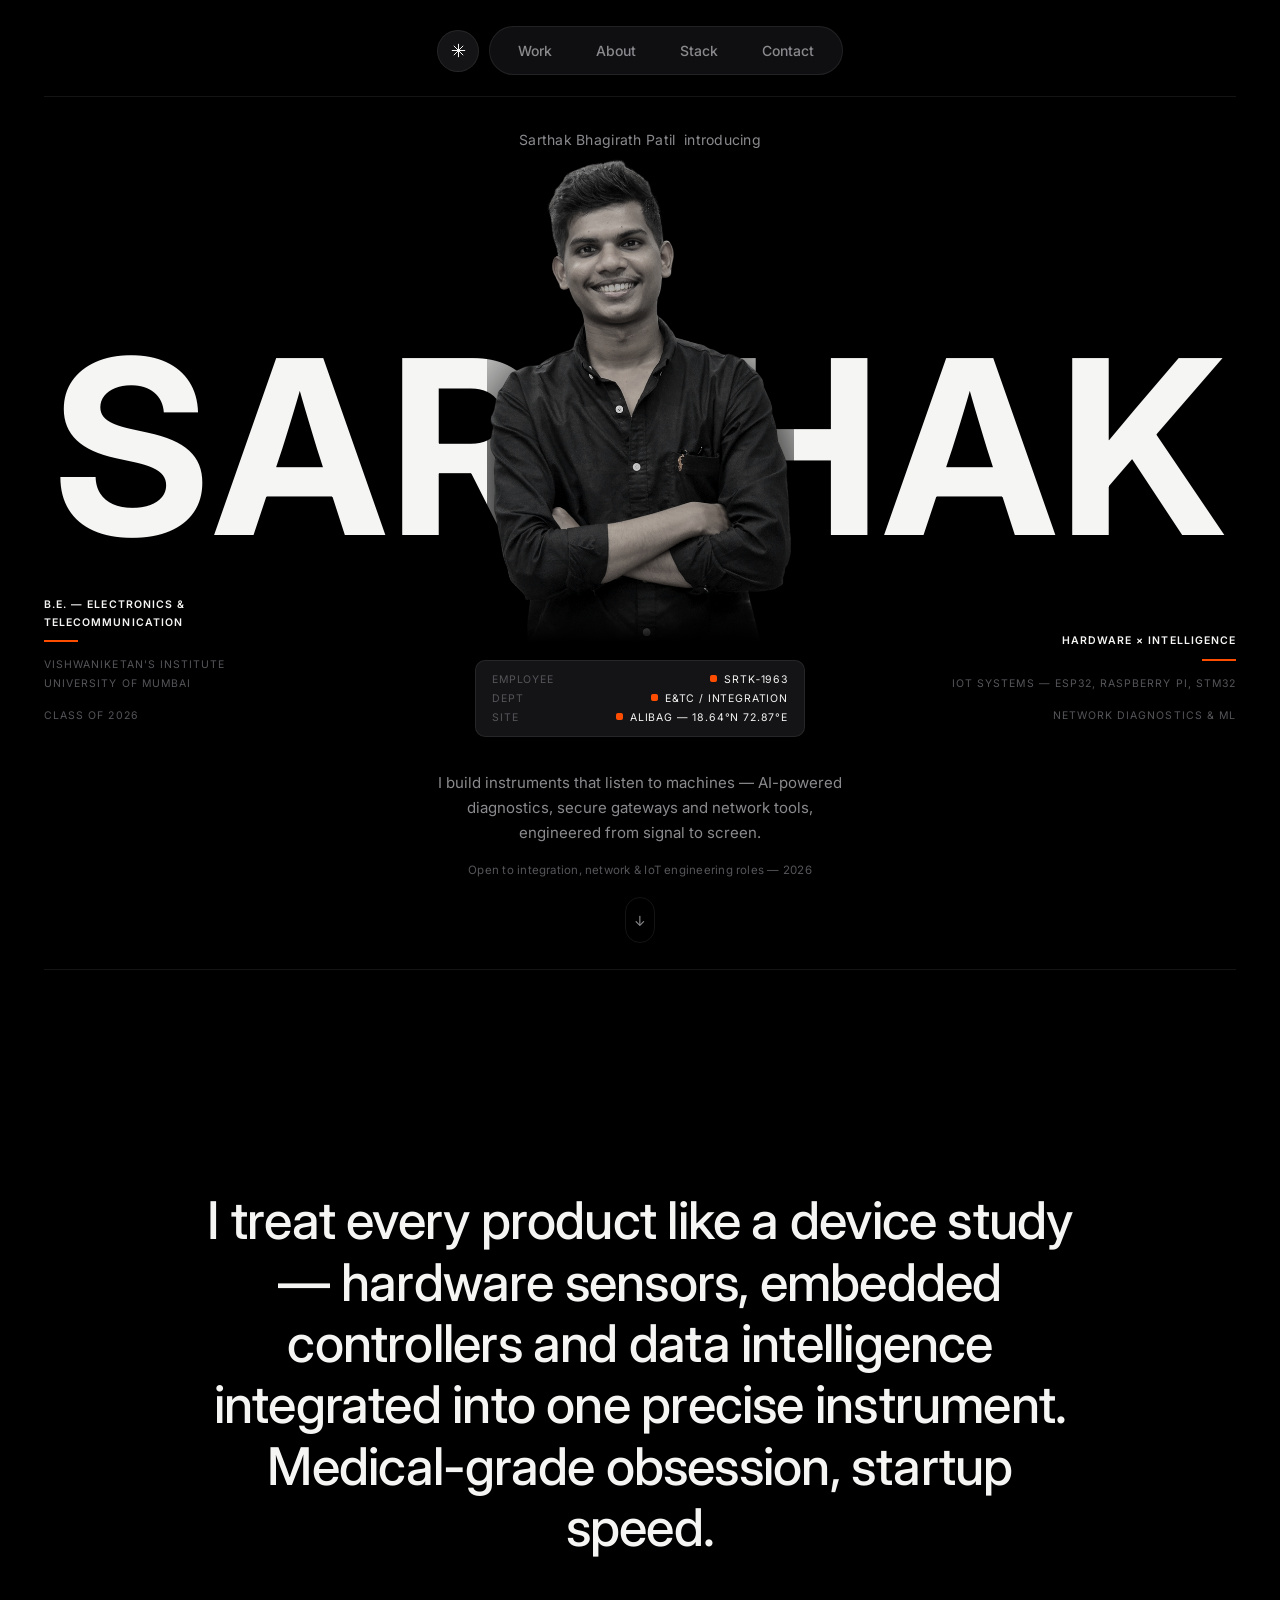
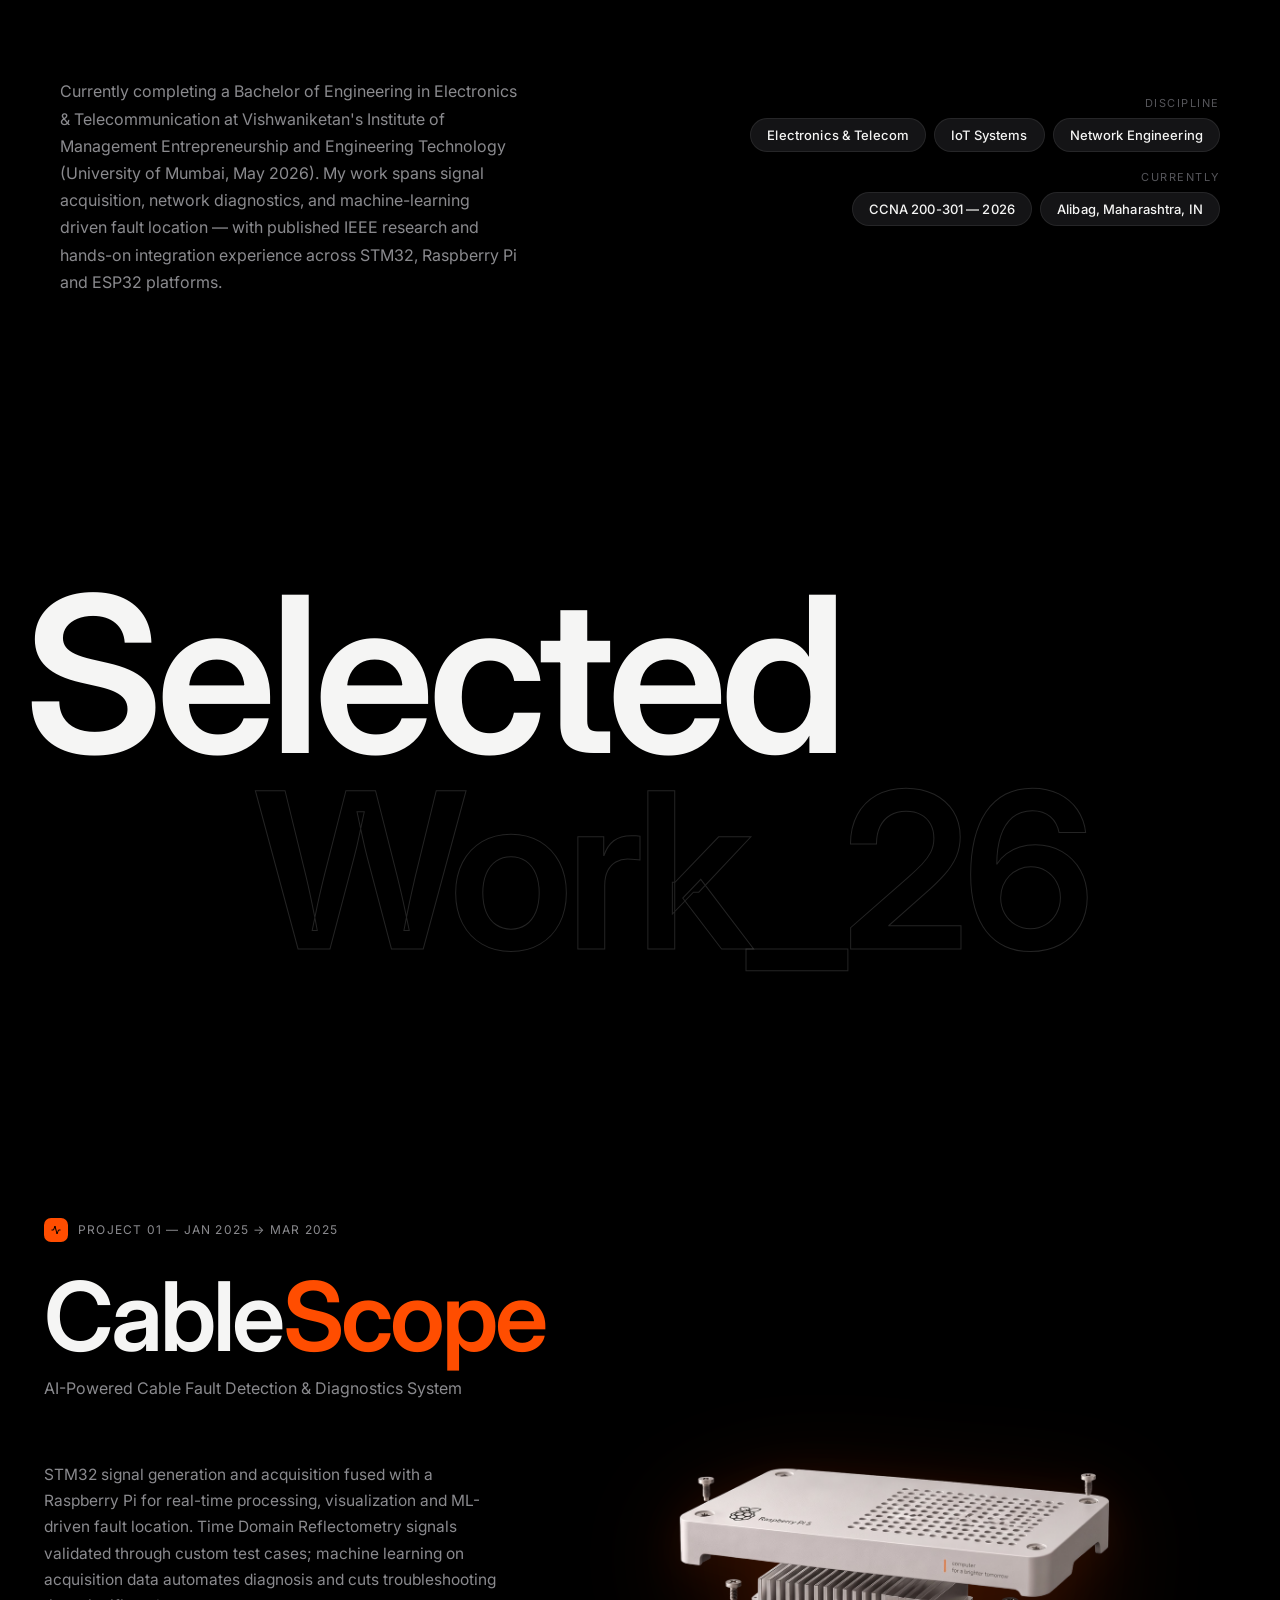
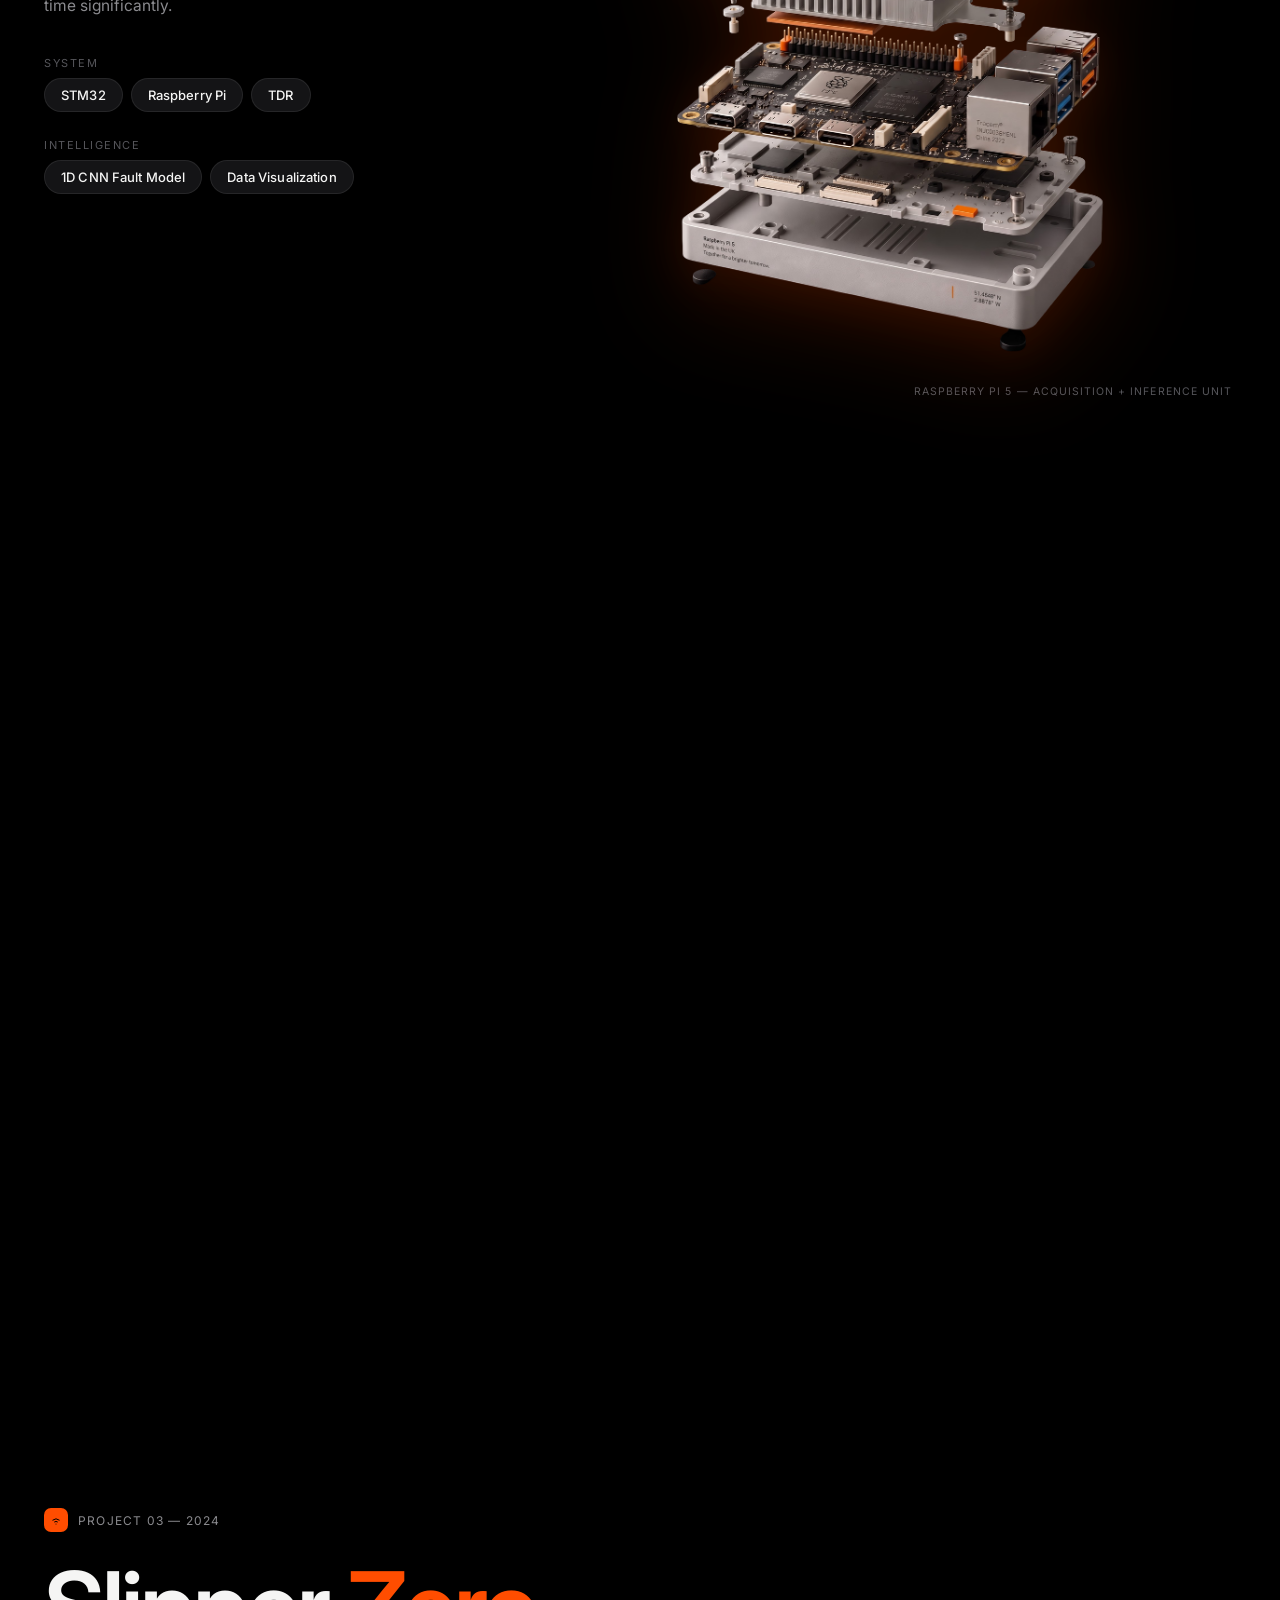
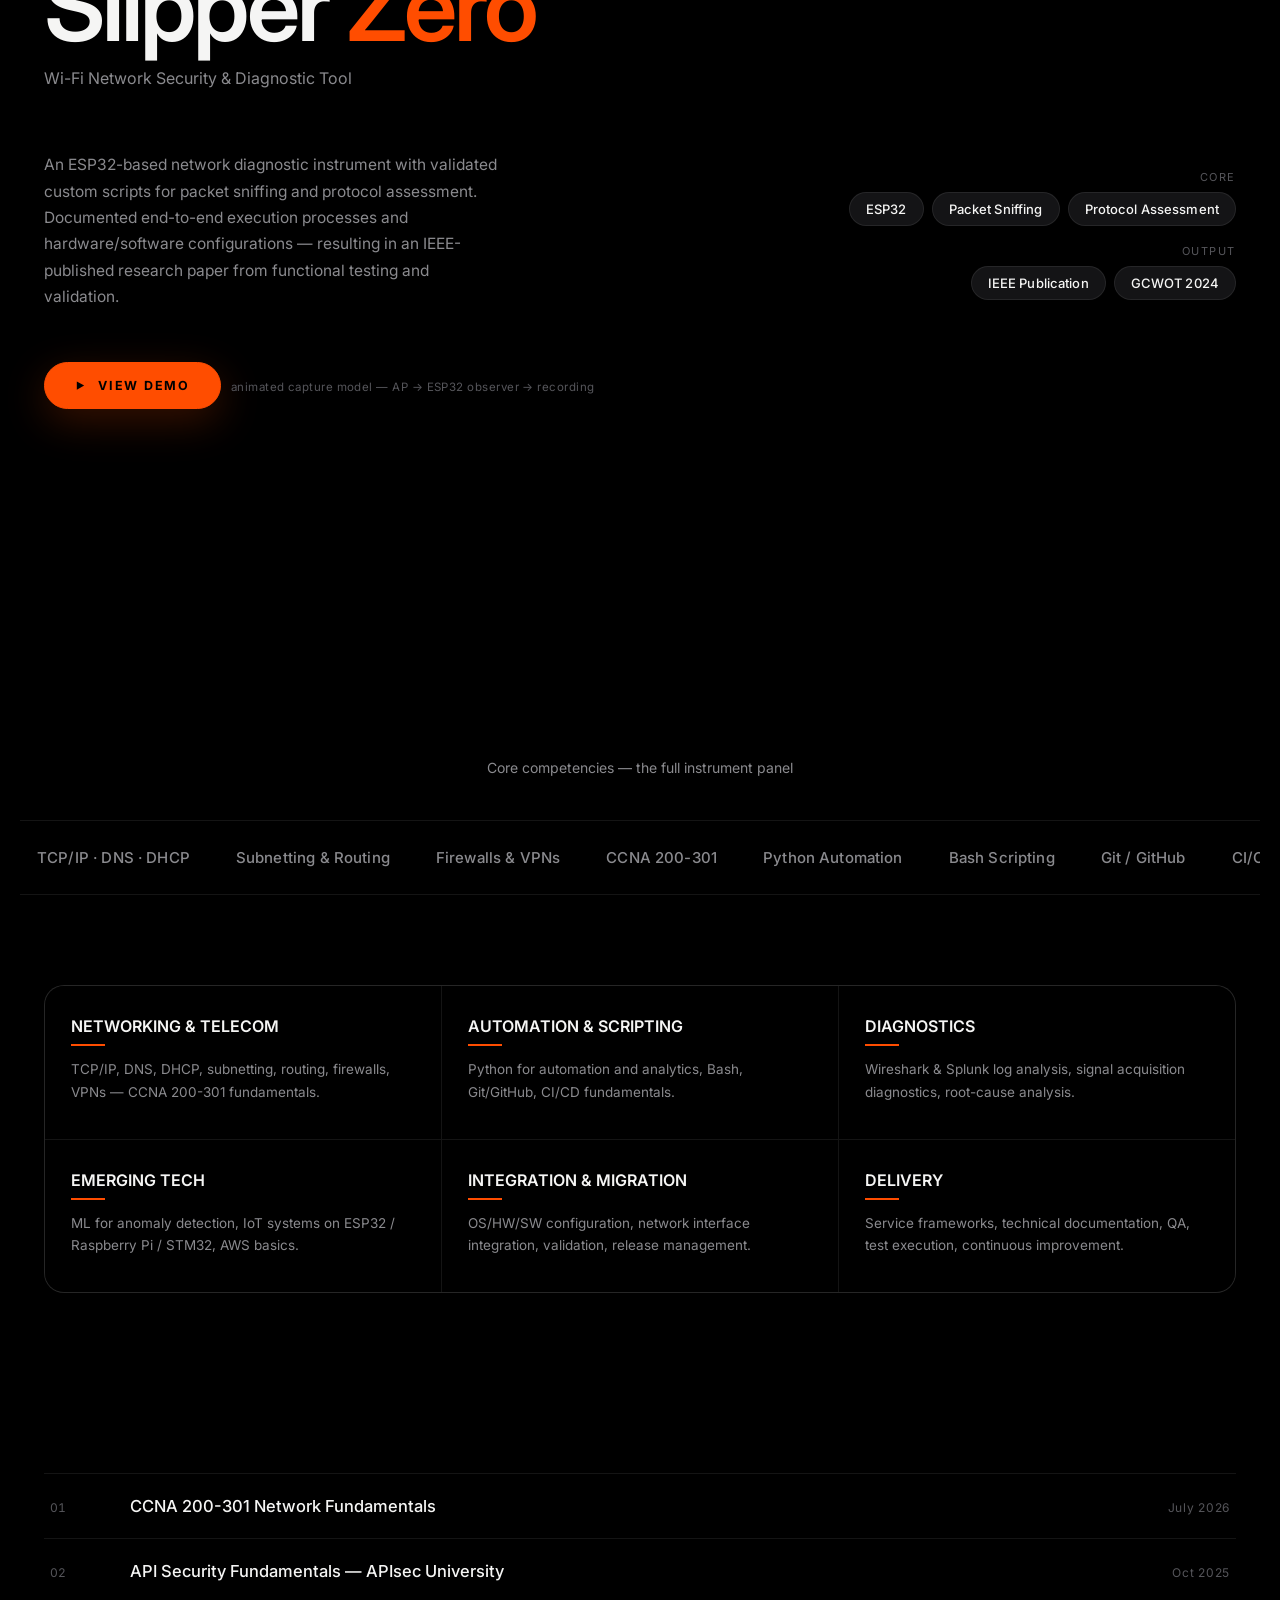
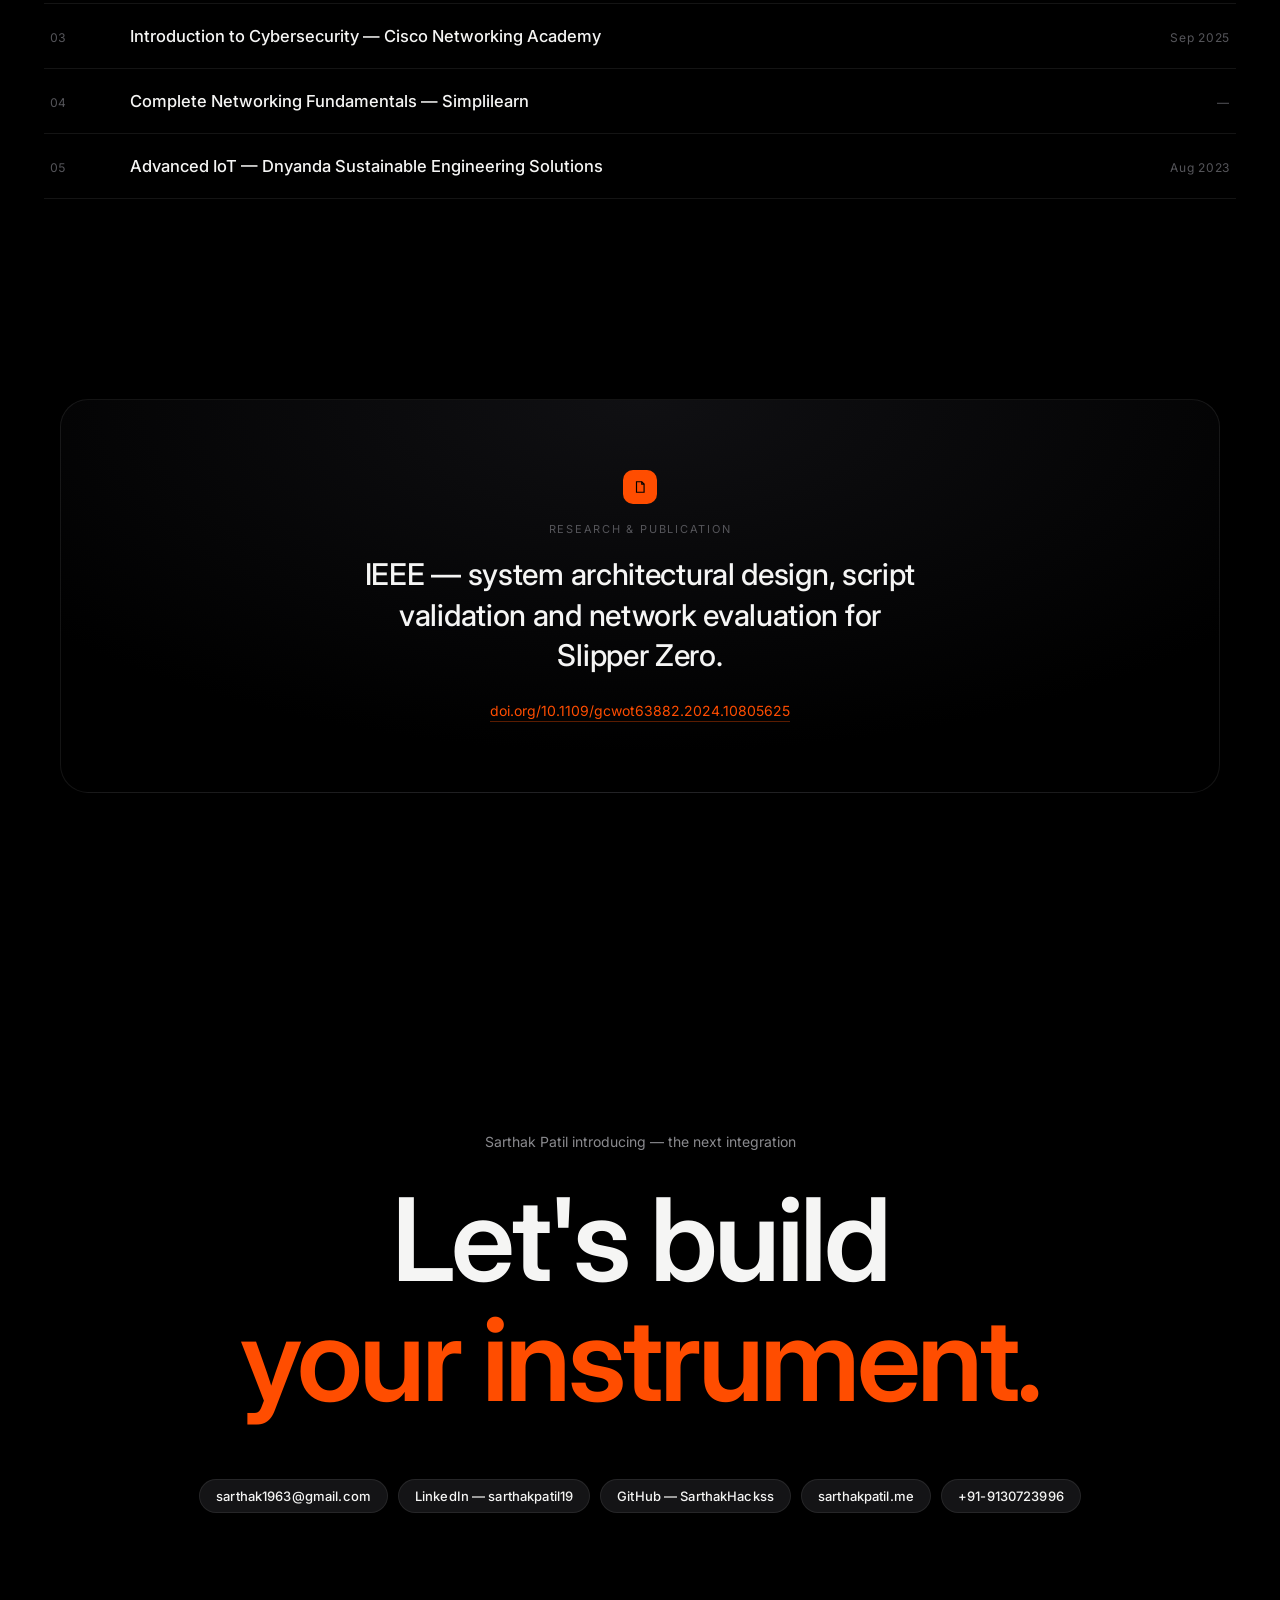
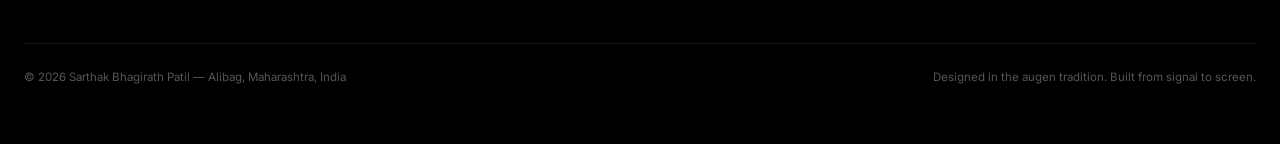
==== index.html @ 483f7c20 "Portfolio site — CableScope, Privacy Pi, Slipper Zero with interactive models" ====
<!DOCTYPE html>
<html lang="en">
<head>
<meta charset="UTF-8" />
<meta name="viewport" content="width=device-width, initial-scale=1.0" />
<title>Sarthak Bhagirath Patil — Electronics &amp; Telecom Engineer</title>
<meta name="description" content="Portfolio of Sarthak Bhagirath Patil — Electronics & Telecommunication engineer building intelligent hardware systems: CableScope, Privacy Pi, Slipper Zero." />
<link rel="preconnect" href="https://fonts.googleapis.com">
<link rel="preconnect" href="https://fonts.gstatic.com" crossorigin>
<link href="https://fonts.googleapis.com/css2?family=Inter:wght@400;500;600;700&display=swap" rel="stylesheet">
<link rel="stylesheet" href="css/style.css?v=18" />
<link rel="icon" href="data:image/svg+xml,<svg xmlns='http://www.w3.org/2000/svg' viewBox='0 0 32 32'><rect width='32' height='32' rx='8' fill='%23ff4d00'/><text x='16' y='22' font-size='16' font-family='Arial' font-weight='bold' fill='white' text-anchor='middle'>S</text></svg>">
</head>
<body>

<!-- ══════════════ INTRO — the hero name itself zooms IN on every refresh
     (no overlay: the poster-name animation IS the opening, so sync is perfect) ══════════════ -->

<!-- ══════════════ NAV ══════════════ -->
<nav class="nav" id="nav">
  <a class="nav-logo" href="#top" aria-label="Home">
    <svg viewBox="0 0 24 24" width="15" height="15" fill="none" stroke="currentColor" stroke-width="1.6" stroke-linecap="round">
      <path d="M12 2v20M2 12h20M4.9 4.9l14.2 14.2M19.1 4.9L4.9 19.1"/>
    </svg>
  </a>
  <div class="nav-pill">
    <a href="#work">Work</a>
    <a href="#about">About</a>
    <a href="#stack">Stack</a>
    <a href="#contact">Contact</a>
  </div>
</nav>

<main id="top">

  <!-- ══════════════ HERO — Severance-style poster ══════════════ -->
  <header class="hero" id="hero">
    <div class="hero-frame">
      <div class="hero-rule hero-rule--top"></div>

      <p class="hero-kicker reveal">Sarthak Bhagirath Patil&nbsp;&nbsp;introducing</p>

      <div class="poster" id="poster">
        <!-- giant name BEHIND the photo -->
        <h1 class="poster-name" id="posterName" aria-label="SARTHAK">
          <span aria-hidden="true"><i>S</i><i>A</i><i>R</i><i>T</i><i>H</i><i>A</i><i>K</i></span>
        </h1>

        <!-- the person, in front -->
        <figure class="poster-figure" id="posterFigure">
          <img id="profileImg" src="assets/profile.png" alt="Portrait of Sarthak Bhagirath Patil"
               onerror="this.onerror=null;this.src='assets/profile-fallback.svg';" draggable="false"/>
          <figcaption class="poster-badge">
            <span class="badge-row"><span class="badge-k">EMPLOYEE</span><span class="badge-v">SRTK&#8209;1963</span></span>
            <span class="badge-row"><span class="badge-k">DEPT</span><span class="badge-v">E&amp;TC / INTEGRATION</span></span>
            <span class="badge-row"><span class="badge-k">SITE</span><span class="badge-v">ALIBAG — 18.64°N 72.87°E</span></span>
          </figcaption>
        </figure>

        <!-- severance-style side blocks -->
        <div class="poster-block poster-block--l reveal d1">
          <span class="block-k">B.E. — ELECTRONICS &amp;<br>TELECOMMUNICATION</span>
          <span class="block-v">VISHWANIKETAN'S INSTITUTE<br>UNIVERSITY OF MUMBAI</span>
          <span class="block-v">CLASS OF 2026</span>
        </div>
        <div class="poster-block poster-block--r reveal d1">
          <span class="block-k">HARDWARE × INTELLIGENCE</span>
          <span class="block-v">IOT SYSTEMS — ESP32, RASPBERRY PI, STM32</span>
          <span class="block-v">NETWORK DIAGNOSTICS &amp; ML</span>
        </div>
      </div>

      <div class="hero-foot reveal d2">
        <p class="hero-lede">I build instruments that listen to machines —
        AI-powered diagnostics, secure gateways and network tools,
        engineered from signal to screen.</p>
        <p class="hero-note">Open to integration, network &amp; IoT engineering roles — 2026</p>
        <div class="scroll-cue" aria-hidden="true"><span>&darr;</span></div>
      </div>
      <div class="hero-rule hero-rule--bottom"></div>
    </div>
  </header>

  <!-- ══════════════ ABOUT ══════════════ -->
  <section class="about" id="about">
    <p class="about-statement reveal">I treat every product like a device study —
    hardware sensors, embedded controllers and data intelligence integrated into one
    precise instrument. Medical-grade obsession, startup speed.</p>
    <div class="about-row reveal d1">
      <p class="about-copy">Currently completing a Bachelor of Engineering in Electronics &amp;
      Telecommunication at Vishwaniketan's Institute of Management Entrepreneurship and
      Engineering Technology (University of Mumbai, May 2026). My work spans signal
      acquisition, network diagnostics, and machine-learning driven fault location —
      with published IEEE research and hands-on integration experience across
      STM32, Raspberry Pi and ESP32 platforms.</p>
      <div class="about-meta">
        <span class="meta-label">Discipline</span>
        <div class="pills">
          <span class="pill">Electronics &amp; Telecom</span>
          <span class="pill">IoT Systems</span>
          <span class="pill">Network Engineering</span>
        </div>
        <span class="meta-label">Currently</span>
        <div class="pills">
          <span class="pill">CCNA 200-301 — 2026</span>
          <span class="pill">Alibag, Maharashtra, IN</span>
        </div>
      </div>
    </div>
  </section>

  <!-- WORK -->
  <section class="work" id="work">
    <div class="work-head">
      <h2 class="work-title" aria-label="Selected work"><span aria-hidden="true">Selected</span></h2>
      <h2 class="work-title work-title--ghost" aria-hidden="true">Work_26</h2>
    </div>

    <article class="project" id="p-cablescope">
      <div class="project-index reveal"><span class="chip-logo">
        <svg viewBox="0 0 24 24" width="12" height="12" fill="none" stroke="currentColor" stroke-width="2"><path d="M3 12h4l3-8 4 16 3-8h4"/></svg>
      </span> Project 01 — Jan 2025 &#8594; Mar 2025</div>
      <h3 class="project-name reveal d1">Cable<em>Scope</em></h3>
      <p class="project-tag reveal d1">AI-Powered Cable Fault Detection &amp; Diagnostics System</p>
      <div class="project-row reveal d2">
        <div class="project-main">
          <p class="project-copy">STM32 signal generation and acquisition fused with a Raspberry Pi for real-time processing, visualization and ML-driven fault location. Time Domain Reflectometry signals validated through custom test cases; machine learning on acquisition data automates diagnosis and cuts troubleshooting time significantly.</p>
          <div class="project-tags">
            <span class="meta-label">System</span>
            <div class="pills">
              <span class="pill">STM32</span><span class="pill">Raspberry Pi</span><span class="pill">TDR</span>
            </div>
            <span class="meta-label">Intelligence</span>
            <div class="pills">
              <span class="pill">1D CNN Fault Model</span><span class="pill">Data Visualization</span>
            </div>
          </div>
        </div>
        <figure class="project-shot project-shot--float">
          <img src="assets/pi5.png" alt="Exploded view of the Raspberry Pi 5 in its official case — the acquisition and inference unit of CableScope" loading="lazy" draggable="false"/>
          <figcaption>Raspberry&nbsp;Pi 5 — acquisition + inference unit</figcaption>
        </figure>
      </div>
      <a class="demo-btn reveal d2" href="demo-cablescope.html" aria-label="View the CableScope demo animation">
        <svg viewBox="0 0 12 12" width="11" height="11" fill="currentColor" aria-hidden="true"><path d="M2 1.5v9l8-4.5z"/></svg>
        View Demo
      </a>
      <span class="demo-btn-note reveal d2">9 s animated pipeline — STM32 &#8594; Pi 5 &#8594; 1D CNN &#8594; dashboard</span>
    </article>

    <article class="project" id="p-privacypi">
      <div class="project-index reveal"><span class="chip-logo">
        <svg viewBox="0 0 24 24" width="12" height="12" fill="none" stroke="currentColor" stroke-width="2"><rect x="5" y="10" width="14" height="10" rx="2"/><path d="M8 10V7a4 4 0 0 1 8 0v3"/></svg>
      </span> Project 02 — May 2024 &#8594; Jul 2024</div>
      <h3 class="project-name reveal d1">Privacy&nbsp;<em>Pi</em></h3>
      <p class="project-tag reveal d1">Secure IoT &amp; Network Privacy Gateway</p>
      <div class="project-row reveal d2">
        <p class="project-copy">A single-board gateway that stands between your network and everything else — firewall rules, VPN tunneling, traffic filtering and ad-blocking, automated through custom scripts and validated with Wireshark throughput, latency and security-log analysis.</p>
        <div class="project-meta">
          <span class="meta-label">Stack</span>
          <div class="pills">
            <span class="pill">Raspberry Pi</span><span class="pill">Pi-hole</span><span class="pill">Unbound</span>
          </div>
          <span class="meta-label">Verified with</span>
          <div class="pills">
            <span class="pill">Privoxy</span><span class="pill">Tor</span><span class="pill">Wireshark</span>
          </div>
        </div>
      </div>
      <a class="demo-btn reveal d2" href="demo-privacypi.html" aria-label="View the Privacy Pi demo animation">
        <svg viewBox="0 0 12 12" width="11" height="11" fill="currentColor" aria-hidden="true"><path d="M2 1.5v9l8-4.5z"/></svg>
        View Demo
      </a>
      <span class="demo-btn-note reveal d2">18 s animated routing story — Pi-hole &#8594; recursion &#8594; Tor</span>
    </article>
    <article class="project" id="p-slipperzero">
      <div class="project-index reveal"><span class="chip-logo">
        <svg viewBox="0 0 24 24" width="12" height="12" fill="none" stroke="currentColor" stroke-width="2"><path d="M5 12.55a11 11 0 0 1 14.08 0"/><path d="M8.53 16.11a6 6 0 0 1 6.95 0"/><circle cx="12" cy="20" r="1" fill="currentColor" stroke="none"/></svg>
      </span> Project 03 — 2024</div>
      <h3 class="project-name reveal d1">Slipper&nbsp;<em>Zero</em></h3>
      <p class="project-tag reveal d1">Wi-Fi Network Security &amp; Diagnostic Tool</p>
      <div class="project-row reveal d2">
        <p class="project-copy">An ESP32-based network diagnostic instrument with validated custom scripts for packet sniffing and protocol assessment. Documented end-to-end execution processes and hardware/software configurations — resulting in an IEEE-published research paper from functional testing and validation.</p>
        <div class="project-meta">
          <span class="meta-label">Core</span>
          <div class="pills">
            <span class="pill">ESP32</span><span class="pill">Packet Sniffing</span><span class="pill">Protocol Assessment</span>
          </div>
          <span class="meta-label">Output</span>
          <div class="pills">
            <span class="pill">IEEE Publication</span><span class="pill">GCWOT 2024</span>
          </div>
        </div>
      </div>
      <a class="demo-btn reveal d2" href="demo-slipperzero.html" aria-label="View the Slipper Zero demo animation">
        <svg viewBox="0 0 12 12" width="11" height="11" fill="currentColor" aria-hidden="true"><path d="M2 1.5v9l8-4.5z"/></svg>
        View Demo
      </a>
      <span class="demo-btn-note reveal d2">animated capture model — AP &#8594; ESP32 observer &#8594; recording</span>
    </article>
  </section>

  <!-- ══════════════ STACK ══════════════ -->
  <section class="stack" id="stack">
    <p class="stack-kicker reveal">Core competencies — the full instrument panel</p>
    <div class="marquee" aria-hidden="false">
      <div class="marquee-track">
        <span class="pill">TCP/IP · DNS · DHCP</span><span class="pill">Subnetting &amp; Routing</span><span class="pill">Firewalls &amp; VPNs</span><span class="pill">CCNA 200-301</span><span class="pill">Python Automation</span><span class="pill">Bash Scripting</span><span class="pill">Git / GitHub</span><span class="pill">CI/CD</span><span class="pill">Wireshark</span><span class="pill">Splunk</span><span class="pill">ESP32</span><span class="pill">Raspberry Pi</span><span class="pill">STM32</span><span class="pill">AWS EC2 · S3 · IAM · VPC</span><span class="pill">ML Anomaly Detection</span>
      </div>
    </div>
    <div class="stack-grid">
      <div class="stack-cell reveal"><span class="block-k">NETWORKING &amp; TELECOM</span><p>TCP/IP, DNS, DHCP, subnetting, routing, firewalls, VPNs — CCNA 200-301 fundamentals.</p></div>
      <div class="stack-cell reveal d1"><span class="block-k">AUTOMATION &amp; SCRIPTING</span><p>Python for automation and analytics, Bash, Git/GitHub, CI/CD fundamentals.</p></div>
      <div class="stack-cell reveal d2"><span class="block-k">DIAGNOSTICS</span><p>Wireshark &amp; Splunk log analysis, signal acquisition diagnostics, root-cause analysis.</p></div>
      <div class="stack-cell reveal d3"><span class="block-k">EMERGING TECH</span><p>ML for anomaly detection, IoT systems on ESP32 / Raspberry Pi / STM32, AWS basics.</p></div>
      <div class="stack-cell reveal d4"><span class="block-k">INTEGRATION &amp; MIGRATION</span><p>OS/HW/SW configuration, network interface integration, validation, release management.</p></div>
      <div class="stack-cell reveal d5"><span class="block-k">DELIVERY</span><p>Service frameworks, technical documentation, QA, test execution, continuous improvement.</p></div>
    </div>

    <!-- certifications -->
    <div class="certs">
      <p class="meta-label reveal">Certifications &amp; training</p>
      <ol class="cert-list">
        <li class="reveal"><span class="cert-n">01</span><span class="cert-name">CCNA 200-301 Network Fundamentals</span><span class="cert-date">July 2026</span></li>
        <li class="reveal d1"><span class="cert-n">02</span><span class="cert-name">API Security Fundamentals — APIsec University</span><span class="cert-date">Oct 2025</span></li>
        <li class="reveal d2"><span class="cert-n">03</span><span class="cert-name">Introduction to Cybersecurity — Cisco Networking Academy</span><span class="cert-date">Sep 2025</span></li>
        <li class="reveal d3"><span class="cert-n">04</span><span class="cert-name">Complete Networking Fundamentals — Simplilearn</span><span class="cert-date">&mdash;</span></li>
        <li class="reveal d4"><span class="cert-n">05</span><span class="cert-name">Advanced IoT — Dnyanda Sustainable Engineering Solutions</span><span class="cert-date">Aug 2023</span></li>
      </ol>
    </div>
  </section>

  <!-- ══════════════ PUBLICATION BAND ══════════════ -->
  <section class="pub reveal">
    <span class="chip-logo chip-logo--big">
      <svg viewBox="0 0 24 24" width="14" height="14" fill="none" stroke="currentColor" stroke-width="2"><path d="M6 3h9l4 4v14H6z"/><path d="M15 3v4h4"/></svg>
    </span>
    <p class="pub-kicker">Research &amp; publication</p>
    <p class="pub-title">IEEE — system architectural design, script validation and network evaluation for Slipper&nbsp;Zero.</p>
    <a class="pub-link" href="https://doi.org/10.1109/gcwot63882.2024.10805625" target="_blank" rel="noopener">doi.org/10.1109/gcwot63882.2024.10805625</a>
  </section>

  <!-- ══════════════ CONTACT ══════════════ -->
  <footer class="contact" id="contact">
    <p class="contact-kicker reveal">Sarthak Patil introducing — the next integration</p>
    <a class="contact-mail reveal d1" href="mailto:sarthak1963@gmail.com">Let's build<br><em>your instrument.</em></a>
    <div class="contact-links reveal d2">
      <a class="pill" href="mailto:sarthak1963@gmail.com">sarthak1963@gmail.com</a>
      <a class="pill" href="https://linkedin.com/in/sarthakpatil19" target="_blank" rel="noopener">LinkedIn — sarthakpatil19</a>
      <a class="pill" href="https://github.com/SarthakHackss" target="_blank" rel="noopener">GitHub — SarthakHackss</a>
      <a class="pill" href="https://sarthakpatil.me" target="_blank" rel="noopener">sarthakpatil.me</a>
      <a class="pill" href="tel:+919130723996">+91-9130723996</a>
    </div>
    <div class="contact-foot">
      <span>&copy; 2026 Sarthak Bhagirath Patil — Alibag, Maharashtra, India</span>
      <span>Designed in the augen tradition. Built from signal to screen.</span>
    </div>
  </footer>
</main>

<script src="js/main.js?v=10"></script>
</body>
</html>
---- css/style.css ----
/* ═══════════════════════════════════════════════════════════════
   SARTHAK BHAGIRATH PATIL — portfolio
   Design system extracted from augen.pro/products/a1-sense (design.md)
   ═══════════════════════════════════════════════════════════════ */

:root{
  --bg:#000;
  --bg-soft:#0a0a0b;
  --panel:#141416;
  --panel-2:#1b1b1f;
  --text:#f5f5f4;
  --muted:#8a8a8e;
  --faint:#55555a;
  --accent:#ff4d00;
  --accent-soft:rgba(255,77,0,.14);
  --line:rgba(255,255,255,.08);
  --ease:cubic-bezier(.22,1,.36,1);
  --font:"Inter","Helvetica Neue",Helvetica,Arial,-apple-system,"Segoe UI",sans-serif;
}

*{margin:0;padding:0;box-sizing:border-box}
html{scroll-behavior:smooth}
html,body{background:var(--bg)}
body{
  font-family:var(--font);
  color:var(--text);
  -webkit-font-smoothing:antialiased;
  overflow-x:clip; /* clip, not hidden — hidden would break position:sticky pins */
}
body.locked{overflow:hidden;height:100vh}
::selection{background:var(--accent);color:#000}
img{display:block;max-width:100%}
a{color:inherit;text-decoration:none}

/* ── shared atoms ────────────────────────────────────────────── */
.pill{
  display:inline-flex;align-items:center;gap:6px;
  background:var(--panel);border:1px solid var(--line);
  border-radius:999px;padding:8px 16px;
  font-size:13px;font-weight:500;color:var(--text);
  letter-spacing:.01em;white-space:nowrap;
  transition:background .2s var(--ease),border-color .2s var(--ease),transform .2s var(--ease);
}
a.pill:hover{background:var(--panel-2);border-color:rgba(255,255,255,.2);transform:translateY(-1px)}
.pills{display:flex;flex-wrap:wrap;gap:8px;justify-content:flex-end}
.meta-label{
  display:block;font-size:11px;letter-spacing:.14em;text-transform:uppercase;
  color:var(--faint);margin:18px 0 8px;text-align:right;
}
.chip-logo{
  display:inline-flex;align-items:center;justify-content:center;
  width:24px;height:24px;border-radius:7px;
  background:var(--accent);color:#000;vertical-align:middle;
}
.chip-logo--big{width:34px;height:34px;border-radius:10px}
.foot-note{
  max-width:1160px;margin:14px auto 0;padding:0 24px;
  font-size:11.5px;line-height:1.6;color:var(--faint);text-align:right;
}
.foot-note a{color:var(--muted);border-bottom:1px solid var(--line)}
.foot-note a:hover{color:var(--accent)}

/* reveal-on-scroll */
.reveal{opacity:0;transform:translateY(28px);transition:opacity .9s var(--ease),transform .9s var(--ease)}
.reveal.d1{transition-delay:.08s}.reveal.d2{transition-delay:.16s}
.reveal.d3{transition-delay:.24s}.reveal.d4{transition-delay:.32s}.reveal.d5{transition-delay:.4s}
.reveal.in{opacity:1;transform:none}

/* ═══════════════ INTRO — zoom into the name ═══════════════ */
/* the hero .poster-name animation IS the opening (see below) —
   one element, no overlay, no handoff desync */

/* ═══════════════ NAV ═══════════════ */
.nav{
  position:fixed;top:26px;left:50%;transform:translate(-50%,-140%);
  z-index:100;display:flex;align-items:center;gap:10px;
  transition:transform .9s var(--ease);
}
.nav.show{transform:translate(-50%,0)}
.nav-logo{
  width:42px;height:42px;border-radius:50%;
  background:var(--panel);border:1px solid var(--line);
  display:flex;align-items:center;justify-content:center;color:var(--text);
  transition:background .2s,color .2s;
}
.nav-logo:hover{background:var(--accent);color:#000}
.nav-pill{
  display:flex;background:rgba(20,20,22,.78);backdrop-filter:blur(14px);
  -webkit-backdrop-filter:blur(14px);
  border:1px solid var(--line);border-radius:999px;padding:6px;
}
.nav-pill a{
  padding:9px 22px;border-radius:999px;font-size:14px;font-weight:500;color:var(--muted);
  transition:color .2s,background .2s;
}
.nav-pill a:hover{color:var(--text);background:rgba(255,255,255,.06)}

/* ═══════════════ HERO — Severance-style poster ═══════════════ */
.hero{min-height:100svh;display:flex;align-items:stretch;padding:96px 0 0}
.hero-frame{
  width:min(1240px,100%);margin:0 auto;padding:0 24px;
  display:flex;flex-direction:column;
}
.hero-rule{height:1px;background:var(--line)}
.hero-kicker{
  text-align:center;color:var(--muted);font-size:14px;letter-spacing:.02em;
  padding:34px 0 8px;
}
.poster{position:relative;flex:1;min-height:62vh;display:flex;align-items:center;justify-content:center}

/* giant name behind — THE opening zoom: tiny blur → exact hero size */
.poster-name{
  position:absolute;inset:0;display:flex;align-items:center;justify-content:center;
  z-index:1;user-select:none;pointer-events:none;
}
.poster-name span{
  display:flex;
  font-size:clamp(90px,19vw,270px);
  font-weight:700;letter-spacing:.01em;line-height:1;white-space:nowrap;
  color:var(--text);
  animation:nameZoom 1.9s var(--ease) both;
}
@keyframes nameZoom{
  0%  {transform:scale(.06);filter:blur(24px);opacity:0}
  22% {opacity:1}
  100%{transform:scale(1);filter:blur(0);opacity:1}
}
.poster-name i{font-style:normal;display:inline-block}
/* after landing, JS takes over for scroll parallax */
.poster-name.done span{animation:none}

.poster-figure{
  position:relative;z-index:2;
  display:flex;flex-direction:column;align-items:center;gap:0;
}
.poster-figure img{
  /* transparent cutout — floats over the name, height-driven sizing */
  height:min(54vh,520px);width:auto;max-width:72vw;
  filter:grayscale(.82) contrast(1.07) brightness(.97)
         drop-shadow(0 18px 30px rgba(0,0,0,.9)) drop-shadow(0 40px 90px rgba(0,0,0,.75));
  -webkit-mask-image:linear-gradient(180deg,#000 90%,transparent 100%);
  mask-image:linear-gradient(180deg,#000 90%,transparent 100%);
  animation:figureIn 1.2s .55s var(--ease) both;
}
@keyframes figureIn{from{opacity:0;transform:translateY(34px) scale(.97)}to{opacity:1;transform:none}}
.poster-badge{
  margin-top:18px;background:var(--panel);border:1px solid var(--line);
  border-radius:10px;padding:12px 16px;min-width:min(330px,62vw);
  display:flex;flex-direction:column;gap:6px;
  animation:figureIn 1.2s .75s var(--ease) both;
}
.badge-row{display:flex;justify-content:space-between;gap:18px;font-size:10.5px;letter-spacing:.08em}
.badge-k{color:var(--faint)}
.badge-v{color:var(--text);text-align:right}
.badge-v::before{content:"";display:inline-block;width:7px;height:7px;border-radius:2px;background:var(--accent);margin-right:7px;vertical-align:1px}

/* side text blocks — severance garnish, low corners clear of the name */
.poster-block{
  position:absolute;z-index:3;bottom:2%;
  display:flex;flex-direction:column;gap:14px;
  font-size:10.5px;letter-spacing:.1em;line-height:1.75;
}
.poster-block--l{left:0;text-align:left}
.poster-block--r{right:0;text-align:right}
.block-k{color:var(--text);font-weight:600}
.block-k::after{content:"";display:block;width:34px;height:2px;background:var(--accent);margin-top:8px}
.poster-block--r .block-k::after{margin-left:auto}
.block-v{color:var(--faint)}

.hero-foot{position:relative;z-index:4;padding:34px 0 26px}
.hero-lede{
  max-width:430px;margin:0 auto;text-align:center;
  color:var(--muted);font-size:15px;line-height:1.65;
}
.hero-note{
  margin:18px auto 0;text-align:center;
  font-size:11.5px;color:var(--faint);letter-spacing:.02em;
}
.scroll-cue{display:flex;justify-content:center;margin-top:20px}
.scroll-cue span{
  width:30px;height:46px;border:1px solid var(--line);border-radius:999px;
  display:flex;align-items:center;justify-content:center;color:var(--muted);font-size:14px;
  animation:cue 2s var(--ease) infinite;
}
@keyframes cue{0%,100%{transform:translateY(0);opacity:.7}50%{transform:translateY(6px);opacity:1}}

/* ═══════════════ ABOUT ═══════════════ */
.about{padding:220px 24px 160px}
.about-statement{
  max-width:900px;margin:0 auto;
  font-size:clamp(28px,4.4vw,52px);line-height:1.18;font-weight:500;
  letter-spacing:-.015em;text-align:center;color:var(--text);
}
.about-statement em{font-style:normal;color:var(--accent)}
.about-row{
  max-width:1160px;margin:120px auto 0;
  display:grid;grid-template-columns:minmax(0,46ch) 1fr;gap:60px;
  align-items:start;
}
.about-copy{color:var(--muted);font-size:16px;line-height:1.7}
.about-meta{justify-self:end}
.about-meta .pills{justify-content:flex-end}

/* ═══════════════ WORK ═══════════════ */
.work{padding:120px 0 40px;overflow:clip}
.work-head{position:relative;padding:0 24px;margin-bottom:140px}
.work-title{
  font-size:clamp(90px,17vw,250px);font-weight:600;line-height:.9;
  letter-spacing:-.03em;white-space:nowrap;color:var(--text);
}
.work-title--ghost{
  color:transparent;-webkit-text-stroke:1px rgba(255,255,255,.14);
  margin-left:18vw;
}

.project{padding:110px 24px 150px;max-width:1240px;margin:0 auto}
.project-index{
  display:flex;align-items:center;gap:10px;
  font-size:12px;letter-spacing:.1em;text-transform:uppercase;color:var(--muted);
}
.project-name{
  margin-top:26px;
  font-size:clamp(52px,7.5vw,110px);font-weight:600;letter-spacing:-.03em;line-height:1;
}
.project-name em{font-style:normal;color:var(--accent)}
.project-tag{margin-top:14px;color:var(--muted);font-size:16px}
.project-row{
  margin-top:64px;
  display:grid;grid-template-columns:minmax(0,46ch) 1fr;gap:60px;align-items:start;
}
.project-copy{color:var(--muted);font-size:15.5px;line-height:1.7}
.project-meta{justify-self:end}

/* ── interactive figure panels (anatomy kit embeds) ── */
.figure-panel{
  margin-top:70px;border:1px solid var(--line);border-radius:24px;overflow:hidden;
  background:#0d0d0f;box-shadow:0 40px 120px rgba(0,0,0,.55);
}
.figure-panel{padding:4px}
.fig{display:block;width:100%;height:auto}

/* ── project photo (hover-still hardware shot beside the copy) ── */
.project-shot{
  margin:0 0 10px;border:1px solid var(--line);border-radius:20px;overflow:hidden;
  background:#0d0d0f;box-shadow:0 30px 80px rgba(0,0,0,.5);
}
.project-shot img{width:100%;height:auto}
.project-shot figcaption{
  padding:12px 16px;border-top:1px solid var(--line);
  font-size:10.5px;letter-spacing:.1em;text-transform:uppercase;color:var(--faint);text-align:right;
}

/* ── floating hardware shot — no frame, ember underglow, slow levitation ── */
.project-shot--float{
  margin:0;border:none;background:none;border-radius:0;overflow:visible;box-shadow:none;
  align-self:center;
}
.project-shot--float img{
  filter:drop-shadow(0 26px 52px rgba(255,77,0,.16)) drop-shadow(0 8px 22px rgba(255,77,0,.10));
  animation:floatY 7s ease-in-out infinite;
}
@keyframes floatY{0%,100%{transform:translateY(0)}50%{transform:translateY(-12px)}}
.project-shot--float figcaption{border-top:none;padding:22px 4px 0;text-align:right}

/* ── tags moved under the description ── */
.project-main{min-width:0}
.project-tags{margin-top:36px}
.project-tags .meta-label{text-align:left;margin:26px 0 8px}
.project-tags .meta-label:first-child{margin-top:0}
.project-tags .pills{justify-content:flex-start}

/* ── view-demo CTA (each project's animation lives on its own page) ── */
.demo-btn{
  display:inline-flex;align-items:center;gap:12px;
  margin-top:52px;padding:15px 30px;
  background:var(--accent);border:1px solid var(--accent);border-radius:999px;color:#000;
  font-size:12.5px;font-weight:700;letter-spacing:.14em;text-transform:uppercase;
  box-shadow:0 12px 40px rgba(255,77,0,.22);
  transition:transform .25s var(--ease),background .25s,box-shadow .25s;
}
.demo-btn:hover{
  transform:translateY(-2px);background:#ff6a26;
  box-shadow:0 18px 52px rgba(255,77,0,.32);
}
.demo-btn svg{display:block}
.demo-btn-note{
  display:inline-block;margin-left:6px;
  font-size:11.5px;letter-spacing:.04em;color:var(--faint);
}

/* ═══════════════ STACK/* ═══════════════ STACK ═══════════════ */
.stack{padding:160px 24px 60px;max-width:1240px;margin:0 auto}
.stack-kicker{text-align:center;color:var(--muted);font-size:14px;margin-bottom:44px}
.marquee{overflow:hidden;border-block:1px solid var(--line);padding:18px 0;margin:0 -24px}
.marquee-track{display:flex;gap:12px;width:max-content;animation:marquee 36s linear infinite}
.marquee:hover .marquee-track{animation-play-state:paused}
@keyframes marquee{to{transform:translateX(-50%)}}
.marquee .pill{background:transparent;border-color:transparent;color:var(--muted);font-size:15px}
.marquee .pill:hover{color:var(--text)}

.stack-grid{
  margin-top:90px;
  display:grid;grid-template-columns:repeat(3,1fr);gap:1px;background:var(--line);
  border:1px solid var(--line);border-radius:20px;overflow:hidden;
}
.stack-cell{background:var(--bg);padding:30px 26px 36px;transition:background .25s}
.stack-cell:hover{background:#0d0d0f}
.stack-cell p{margin-top:12px;color:var(--muted);font-size:13.5px;line-height:1.65}

.certs{margin-top:140px}
.cert-list{list-style:none;margin-top:26px;border-top:1px solid var(--line)}
.cert-list li{
  display:grid;grid-template-columns:60px 1fr auto;align-items:baseline;gap:20px;
  padding:22px 6px;border-bottom:1px solid var(--line);
  transition:background .2s,padding-left .3s var(--ease);
}
.cert-list li:hover{background:rgba(255,255,255,.025);padding-left:14px}
.cert-n{font-size:12px;color:var(--faint);font-variant-numeric:tabular-nums}
.cert-name{font-size:16.5px;font-weight:500}
.cert-list li:hover .cert-name{color:var(--accent)}
.cert-date{font-size:12px;color:var(--faint);letter-spacing:.06em}

/* ═══════════════ PUBLICATION ═══════════════ */
.pub{
  max-width:1160px;margin:140px auto;padding:70px 60px;
  border:1px solid var(--line);border-radius:28px;
  background:radial-gradient(90% 120% at 50% 0%,#101013 0%,#000 75%);
  text-align:center;
}
.pub-kicker{margin-top:18px;font-size:11px;letter-spacing:.16em;text-transform:uppercase;color:var(--faint)}
.pub-title{
  max-width:640px;margin:18px auto 0;
  font-size:clamp(20px,2.6vw,30px);font-weight:500;line-height:1.35;letter-spacing:-.01em;
}
.pub-link{
  display:inline-block;margin-top:26px;color:var(--accent);font-size:14px;
  border-bottom:1px solid rgba(255,77,0,.35);padding-bottom:2px;
  transition:border-color .2s;
}
.pub-link:hover{border-color:var(--accent)}

/* ═══════════════ CONTACT ═══════════════ */
.contact{padding:200px 24px 60px;text-align:center}
.contact-kicker{color:var(--muted);font-size:14px}
.contact-mail{
  display:inline-block;margin-top:30px;
  font-size:clamp(52px,9vw,120px);font-weight:600;line-height:1.04;letter-spacing:-.03em;
}
.contact-mail em{font-style:normal;color:var(--accent)}
.contact-mail:hover em{color:var(--text)}
.contact-links{
  margin-top:60px;display:flex;flex-wrap:wrap;gap:10px;justify-content:center;
}
.contact-foot{
  margin-top:130px;padding-top:26px;border-top:1px solid var(--line);
  display:flex;justify-content:space-between;gap:14px;flex-wrap:wrap;
  font-size:11.5px;color:var(--faint);text-align:left;
}

/* ═══════════════ RESPONSIVE ═══════════════ */
@media (max-width:960px){
  .about-row,.project-row{grid-template-columns:1fr;gap:30px}
  .about-meta,.project-meta{justify-self:start}
  .meta-label,.about-meta .pills,.project-meta .pills{text-align:left;justify-content:flex-start}
  .stack-grid{grid-template-columns:1fr 1fr}
  .poster-block{position:static;transform:none;text-align:left!important;margin:22px 0}
  .poster{flex-direction:column;padding:40px 0}
  .poster-name{position:absolute}
  .figure-panel{border-radius:18px}
}
@media (max-width:640px){
  .nav-pill a{padding:8px 13px;font-size:13px}
  .nav-logo{width:36px;height:36px}
  .hero{padding-top:80px}
  .stack-grid{grid-template-columns:1fr}
  .cert-list li{grid-template-columns:36px 1fr;gap:10px}
  .cert-date{grid-column:2}
  .pub{padding:50px 26px}

  .poster-badge{min-width:74vw}
  .poster-figure img{height:min(48vh,440px)}
  .poster-badge{min-width:min(330px,68vw)}
  .contact-foot{justify-content:center;text-align:center}
}

/* ═══════════════ REDUCED MOTION ═══════════════ */
@media (prefers-reduced-motion:reduce){
  *,*::before,*::after{animation-duration:.01ms!important;animation-delay:0ms!important;transition-duration:.01ms!important}
  .intro{display:none}
  main{opacity:1}
  .poster-name span{transform:none}
  .reveal{opacity:1;transform:none}
}

/* ═══════════════ 2D VECTOR PROJECT FIGURES ═══════════════ */
.fig{--sw:1.4}
.s-box{fill:#101013;stroke:rgba(255,255,255,.16);stroke-width:var(--sw)}
.s-screen{fill:#0a0a0c;stroke:rgba(255,255,255,.14)}
.s-chip{fill:#141419;stroke:rgba(255,255,255,.14)}
.s-label{fill:var(--text);font-size:13px;font-weight:600;letter-spacing:.04em}
.s-sub{fill:var(--muted);font-size:11.5px;letter-spacing:.02em}
.s-accent{fill:var(--accent);font-size:11.5px;letter-spacing:.06em}
.s-ok{fill:rgba(140,255,190,.9);font-size:11px;letter-spacing:.04em}
.s-wire{stroke:rgba(255,255,255,.22);stroke-width:2}
.s-led{fill:#2d2d31;animation:led 2.4s steps(1) infinite}
@keyframes led{0%,70%{fill:#2d2d31}75%,85%{fill:var(--accent)}90%,100%{fill:#2d2d31}}
.s-fault{animation:faultPulse 3.2s var(--ease) infinite}
@keyframes faultPulse{0%,100%{opacity:.55}50%{opacity:1}}

/* CableScope pipeline — one 9 s timeline, every stage keyed off the same clock */
.cs-led-tx{animation:ledTx 9s steps(1) infinite}
@keyframes ledTx{0%,6%{fill:var(--accent)}10%,100%{fill:#2d2d31}}
.cs-pulse{fill:var(--accent);opacity:0;animation:pulseRun 9s linear infinite}
@keyframes pulseRun{
  0%,4%{transform:translateX(210px);opacity:0}
  6%{opacity:1}
  20%{transform:translateX(548px);opacity:1}
  24%,100%{transform:translateX(548px);opacity:0}}
.cs-impact{fill:none;stroke:var(--accent);stroke-width:2;opacity:0;transform-box:view-box;transform-origin:552px 303px;animation:impact 9s var(--ease) infinite}
@keyframes impact{0%,19%{opacity:0;transform:scale(.4)}
  22%{opacity:.9;transform:scale(1.25)}27%,100%{opacity:0;transform:scale(1.6)}}
.cs-refl{fill:#ffb18f;opacity:0;animation:reflRun 9s linear infinite}
@keyframes reflRun{
  0%,24%{transform:translateX(548px);opacity:0}
  27%{opacity:1}
  38%{transform:translateX(210px);opacity:1}
  41%,100%{transform:translateX(210px);opacity:0}}
.cs-led-rx{animation:ledRx 9s steps(1) infinite}
@keyframes ledRx{0%,37%{fill:#2d2d31}38%,44%{fill:var(--accent)}48%,100%{fill:#2d2d31}}
.cs-dt{opacity:0;animation:dtShow 9s var(--ease) infinite}
@keyframes dtShow{0%,38%{opacity:0}42%,50%{opacity:1}54%,100%{opacity:0}}
.cs-uart{fill:rgba(140,255,190,.95);opacity:0;animation:uartRun 9s linear infinite}
@keyframes uartRun{0%,42%{transform:translateX(204px);opacity:0}
  44%{opacity:1}50%{transform:translateX(700px);opacity:1}53%,100%{transform:translateX(700px);opacity:0}}
.cs-led-pi{animation:ledPi 9s steps(1) infinite}
@keyframes ledPi{0%,49%{fill:#2d2d31}50%,56%{fill:rgba(140,255,190,.9)}60%,100%{fill:#2d2d31}}
.cs-wave{fill:none;stroke:rgba(140,255,190,.85);stroke-width:2;stroke-linejoin:round;
  stroke-dasharray:100;stroke-dashoffset:100;animation:waveDraw 9s var(--ease) infinite}
@keyframes waveDraw{0%,50%{stroke-dashoffset:100}62%,88%{stroke-dashoffset:0}94%,100%{stroke-dashoffset:0}}
.s-bar{fill:#141419;stroke:rgba(255,255,255,.16)}
.cs-bar1{animation:bar1 9s var(--ease) infinite}
.cs-bar2{animation:bar2 9s var(--ease) infinite}
.cs-bar3{animation:bar3 9s var(--ease) infinite}
@keyframes bar1{0%,54%{fill:#141419}58%,86%{fill:#1d3a2b;stroke:rgba(140,255,190,.6)}92%,100%{fill:#141419;stroke:rgba(255,255,255,.16)}}
@keyframes bar2{0%,58%{fill:#141419}62%,86%{fill:#1d3a2b;stroke:rgba(140,255,190,.6)}92%,100%{fill:#141419;stroke:rgba(255,255,255,.16)}}
@keyframes bar3{0%,62%{fill:#141419}66%,86%{fill:#1d3a2b;stroke:rgba(140,255,190,.6)}92%,100%{fill:#141419;stroke:rgba(255,255,255,.16)}}
.cs-results{opacity:0;animation:resultsIn 9s var(--ease) infinite}
@keyframes resultsIn{0%,64%{opacity:0}70%,90%{opacity:1}97%,100%{opacity:0}}
.s-out-chip{fill:var(--accent-soft);stroke:var(--accent)}
.s-out-t{fill:var(--accent);font-size:12.5px;font-weight:600;letter-spacing:.06em}
.cs-conf{transform-box:fill-box;transform-origin:left center;transform:scaleX(0);animation:confFill 9s var(--ease) infinite}
@keyframes confFill{0%,72%{transform:scaleX(0)}80%,100%{transform:scaleX(1)}}
.cs-uifill{transform-box:fill-box;transform-origin:left center;transform:scaleX(0);animation:uiFill 9s var(--ease) infinite}
@keyframes uiFill{0%,74%{transform:scaleX(0)}82%,100%{transform:scaleX(1)}}
.cs-uimark{fill:var(--accent);opacity:0;animation:uiMark 9s var(--ease) infinite}
@keyframes uiMark{0%,72%{opacity:0;transform:translateY(-14px)}80%{opacity:1;transform:translateY(0)}96%,100%{opacity:0}}
.s-browser{fill:#101013;stroke:rgba(255,255,255,.16)}
.s-url{fill:#1b1b1f;stroke:rgba(255,255,255,.12)}
.s-dot{fill:var(--faint)}
.s-num{fill:var(--faint);font-size:12px;letter-spacing:.14em;text-transform:uppercase}
.s-die{fill:#16161b;stroke:rgba(255,255,255,.2)}
.s-die-t{fill:rgba(255,255,255,.75);font-size:10.5px;font-weight:600;letter-spacing:.04em}
.s-die-t--sub{fill:var(--faint);font-weight:400;font-size:9.5px}
.s-board{fill:#0d1a12;stroke:rgba(120,255,170,.3)}
.s-gpio circle{fill:rgba(255,212,120,.75)}
.s-jag{fill:none;stroke:var(--accent);stroke-width:2;stroke-linecap:round}
.s-fault-halo{fill:none;stroke:var(--accent);stroke-width:1.5;opacity:.5;animation:faultPulse 2.6s var(--ease) infinite}
.s-conn{fill:#1d1d21;stroke:rgba(255,255,255,.25)}
.s-track{fill:#1a1a1e;stroke:rgba(255,255,255,.1)}
.s-micro{fill:var(--faint);font-size:9.5px;letter-spacing:.1em}
.s-led--rx{fill:#2d2d31}

@media (max-width:640px){
  .figure-panel{overflow-x:auto}
  .figure-panel .fig{min-width:1080px}
  .swipe-hint{display:block}
}
.swipe-hint{display:none;text-align:right;color:var(--faint);font-size:11px;letter-spacing:.06em;margin-top:10px}

@media (prefers-reduced-motion:reduce){
  .fig *{animation:none!important}
  .cs-pulse,.cs-refl,.cs-impact,.cs-uart{opacity:0}
  .cs-results{opacity:1}
  .cs-conf,.cs-uifill{transform:none}
  .cs-uimark{opacity:1;transform:none}
  .cs-dt{opacity:1}
}

/* Privacy Pi — one 18 s timeline: DNS pass, recursion, block, Tor */
.pp-q1{opacity:0;animation:ppQ1 18s linear infinite}
@keyframes ppQ1{
  0%{transform:translate(192px,258px);opacity:0}1.5%{opacity:1}
  5%{transform:translate(336px,258px)}7.5%{transform:translate(455px,240px)}
  10%{transform:translate(540px,240px)}12.5%{transform:translate(540px,295px);opacity:1}
  16%,100%{transform:translate(540px,295px);opacity:0}}
.pp-g-pihole rect{animation:ppPihole 18s linear infinite}
@keyframes ppPihole{
  0%,4.5%{stroke:rgba(255,255,255,.14)}
  6%,9%{stroke:rgba(140,255,190,.7)}
  12%,69%{stroke:rgba(255,255,255,.14)}
  71%,76%{stroke:rgba(255,77,0,.85)}
  80%,100%{stroke:rgba(255,255,255,.14)}}
.pp-g-unbound rect{animation:ppUnbound 18s linear infinite}
@keyframes ppUnbound{0%,10%{stroke:rgba(255,255,255,.14)}12%,15%{stroke:rgba(140,255,190,.7)}20%,100%{stroke:rgba(255,255,255,.14)}}
.pp-probe{opacity:0;animation:ppProbe 18s linear infinite}
@keyframes ppProbe{
  0%,16%{transform:translate(538px,220px);opacity:0}
  17.5%{opacity:1}19.5%{transform:translate(538px,120px)}
  21%{transform:translate(560px,116px)}23.5%{transform:translate(648px,116px)}
  27.5%{transform:translate(736px,116px);opacity:1}29.5%,100%{transform:translate(736px,116px);opacity:0}}
.pp-g-root,.pp-g-tld,.pp-g-auth{animation:ppNode 18s linear infinite}
.pp-g-root{animation-delay:0s}
.pp-g-tld{animation-delay:1.15s}
.pp-g-auth{animation-delay:2.3s}
@keyframes ppNode{0%,19%{stroke:rgba(255,255,255,.16)}21.5%,26%{stroke:rgba(140,255,190,.75)}31%,100%{stroke:rgba(255,255,255,.16)}}
.pp-ans{opacity:0;animation:ppAns 18s linear infinite}
@keyframes ppAns{
  0%,29%{transform:translate(736px,116px);opacity:0}
  31%{opacity:1}33%{transform:translate(648px,116px)}
  36.5%{transform:translate(560px,116px)}40%{transform:translate(540px,180px)}
  43%{transform:translate(540px,295px)}46%{transform:translate(540px,240px)}
  49%{transform:translate(455px,240px)}52.5%{transform:translate(336px,258px)}
  56%{transform:translate(192px,258px);opacity:1}58.5%,100%{transform:translate(192px,258px);opacity:0}}
.pp-line{opacity:0;animation:18s steps(1) infinite}
.pp-line1{animation-name:ppL1}.pp-line2{animation-name:ppL2}.pp-line3{animation-name:ppL3}
@keyframes ppL1{0%,59%{opacity:0}60%,98%{opacity:1}99.5%,100%{opacity:0}}
@keyframes ppL2{0%,87%{opacity:0}88%,98%{opacity:1}99.5%,100%{opacity:0}}
@keyframes ppL3{0%,97.5%{opacity:0}98%,99%{opacity:1}100%{opacity:0}}
.pp-q2{opacity:0;animation:ppQ2 18s linear infinite}
@keyframes ppQ2{
  0%,60%{transform:translate(192px,258px);opacity:0}
  61.5%{opacity:1}65%{transform:translate(336px,258px)}
  68%{transform:translate(455px,240px)}71%{transform:translate(505px,240px);opacity:1}
  75%,100%{transform:translate(505px,240px);opacity:0}}
.pp-block{opacity:0;animation:ppBlock 18s linear infinite}
@keyframes ppBlock{0%,71%{opacity:0}73%,78%{opacity:1}82%,100%{opacity:0}}
.pp-bypass{opacity:0;animation:ppBypass 18s linear infinite}
@keyframes ppBypass{0%,71%{opacity:0}73%,80%{opacity:1}84%,100%{opacity:0}}
.pp-null{opacity:0;animation:ppNull 18s linear infinite}
@keyframes ppNull{
  0%,76%{transform:translate(455px,240px);opacity:0}
  77.5%{opacity:1}81%{transform:translate(336px,258px)}
  84%{transform:translate(192px,258px);opacity:1}86.5%,100%{transform:translate(192px,258px);opacity:0}}
.pp-app1{opacity:0;animation:ppApp1 18s linear infinite}
@keyframes ppApp1{
  0%,88.5%{transform:translate(192px,300px);opacity:0}
  89.5%{opacity:1}90.5%{transform:translate(330px,300px)}
  91.5%{transform:translate(455px,350px)}93%{transform:translate(625px,350px)}
  94.5%{transform:translate(780px,350px)}95.5%{transform:translate(780px,114px)}
  96.5%{transform:translate(860px,114px)}97.5%{transform:translate(950px,114px)}
  98.5%{transform:translate(1040px,114px);opacity:1}99.7%,100%{transform:translate(1040px,114px);opacity:0}}
.pp-g-privoxy rect{animation:ppPrivoxy 18s linear infinite}
@keyframes ppPrivoxy{0%,90.5%{stroke:rgba(255,255,255,.14)}92%,95%{stroke:rgba(255,255,255,.6)}98%,100%{stroke:rgba(255,255,255,.14)}}
.pp-g-rel1,.pp-g-rel2,.pp-g-rel3{animation:ppRel 18s linear infinite}
.pp-g-rel1{animation-delay:0s}
.pp-g-rel2{animation-delay:.25s}
.pp-g-rel3{animation-delay:.5s}
@keyframes ppRel{0%,96%{stroke:rgba(255,255,255,.16)}96.5%,98.5%{stroke:rgba(255,77,0,.7)}99.5%,100%{stroke:rgba(255,255,255,.16)}}
.pp-g-dest{animation:ppDest 18s linear infinite}
@keyframes ppDest{0%,97.5%{stroke:rgba(255,255,255,.16)}98.5%,99.5%{stroke:rgba(255,77,0,.6)}100%{stroke:rgba(255,255,255,.16)}}
.pp-wlog rect{fill:rgba(140,255,190,.6);transform-box:fill-box;transform-origin:left center;transform:scaleX(0)}
.pp-wlog rect:nth-child(-n+3){animation:ppWlog 18s var(--ease) infinite}
.pp-wlog rect:nth-child(1){animation-delay:10.2s}
.pp-wlog rect:nth-child(2){animation-delay:15.5s}
.pp-wlog rect:nth-child(3){animation-delay:17.4s}
@keyframes ppWlog{0%{transform:scaleX(0)}3%,94%{transform:scaleX(1)}99%,100%{transform:scaleX(0)}}

@media (prefers-reduced-motion:reduce){
  .pp-q1,.pp-q2,.pp-null,.pp-probe,.pp-ans,.pp-app1{opacity:0}
  .pp-line{opacity:1}
  .pp-bypass,.pp-block{opacity:0}
  .pp-wlog rect{transform:none;animation:none}
  .fig .pp-g-pihole rect,.fig .pp-g-unbound rect,.fig .pp-g-privoxy rect,
  .fig .pp-g-root,.fig .pp-g-tld,.fig .pp-g-auth,
  .fig .pp-g-rel1,.fig .pp-g-rel2,.fig .pp-g-rel3,.fig .pp-g-dest{animation:none}
}

/* Slipper Zero: arcs pulse, frames fly, log fills */
.s-arcs path{fill:none;stroke:var(--accent);stroke-width:1.6;opacity:0;animation:arc 2.4s var(--ease) infinite}
.s-arcs path:nth-child(1){animation-delay:0s}
.s-arcs path:nth-child(2){animation-delay:.18s}
.s-arcs path:nth-child(3){animation-delay:.36s}
@keyframes arc{0%,55%{opacity:0}68%{opacity:.9}85%,100%{opacity:0}}
.s-link{fill:none;stroke:rgba(255,255,255,.25);stroke-width:1.6}
.s-link--dotted{stroke-dasharray:4 6}
.s-ant{fill:#1d1d21;stroke:rgba(255,255,255,.2)}
.s-log rect{fill:rgba(140,255,190,.6);transform-box:fill-box;transform-origin:left center;transform:scaleX(0);animation:log 6s var(--ease) infinite}
.s-log rect:nth-child(1){animation-delay:.2s}.s-log rect:nth-child(2){animation-delay:1.3s}
.s-log rect:nth-child(3){animation-delay:2.4s}.s-log rect:nth-child(4){animation-delay:3.5s}
.s-log rect:nth-child(5){animation-delay:4.6s}
@keyframes log{0%{transform:scaleX(0)}14%,82%{transform:scaleX(1)}92%,100%{transform:scaleX(0)}}
.frame--air{fill:rgba(140,255,190,.95);animation:fAir 4s linear infinite}
@keyframes fAir{0%{transform:translate(206px,118px);opacity:0}8%{opacity:1}
  30%{transform:translate(300px,152px)}44%,58%{transform:translate(348px,176px);opacity:1}
  62%,100%{transform:translate(348px,176px);opacity:0}}
.frame--rec{fill:var(--accent);animation:fRec 4s linear infinite}
@keyframes fRec{0%,48%{transform:translate(502px,204px);opacity:0}52%{opacity:1}
  70%{transform:translate(590px,212px)}80%,88%{transform:translate(648px,206px);opacity:1}
  92%,100%{transform:translate(648px,206px);opacity:0}}

@media (max-width:640px){
  .figure-panel{overflow-x:auto}
  .figure-panel .fig{min-width:1080px}
  .swipe-hint{display:block}
}
.swipe-hint{display:none;text-align:right;color:var(--faint);font-size:11px;letter-spacing:.06em;margin-top:10px}

@media (prefers-reduced-motion:reduce){
  .fig *{animation:none!important}
  .trace{stroke-dashoffset:0}
  .s-log rect{transform:none}
}
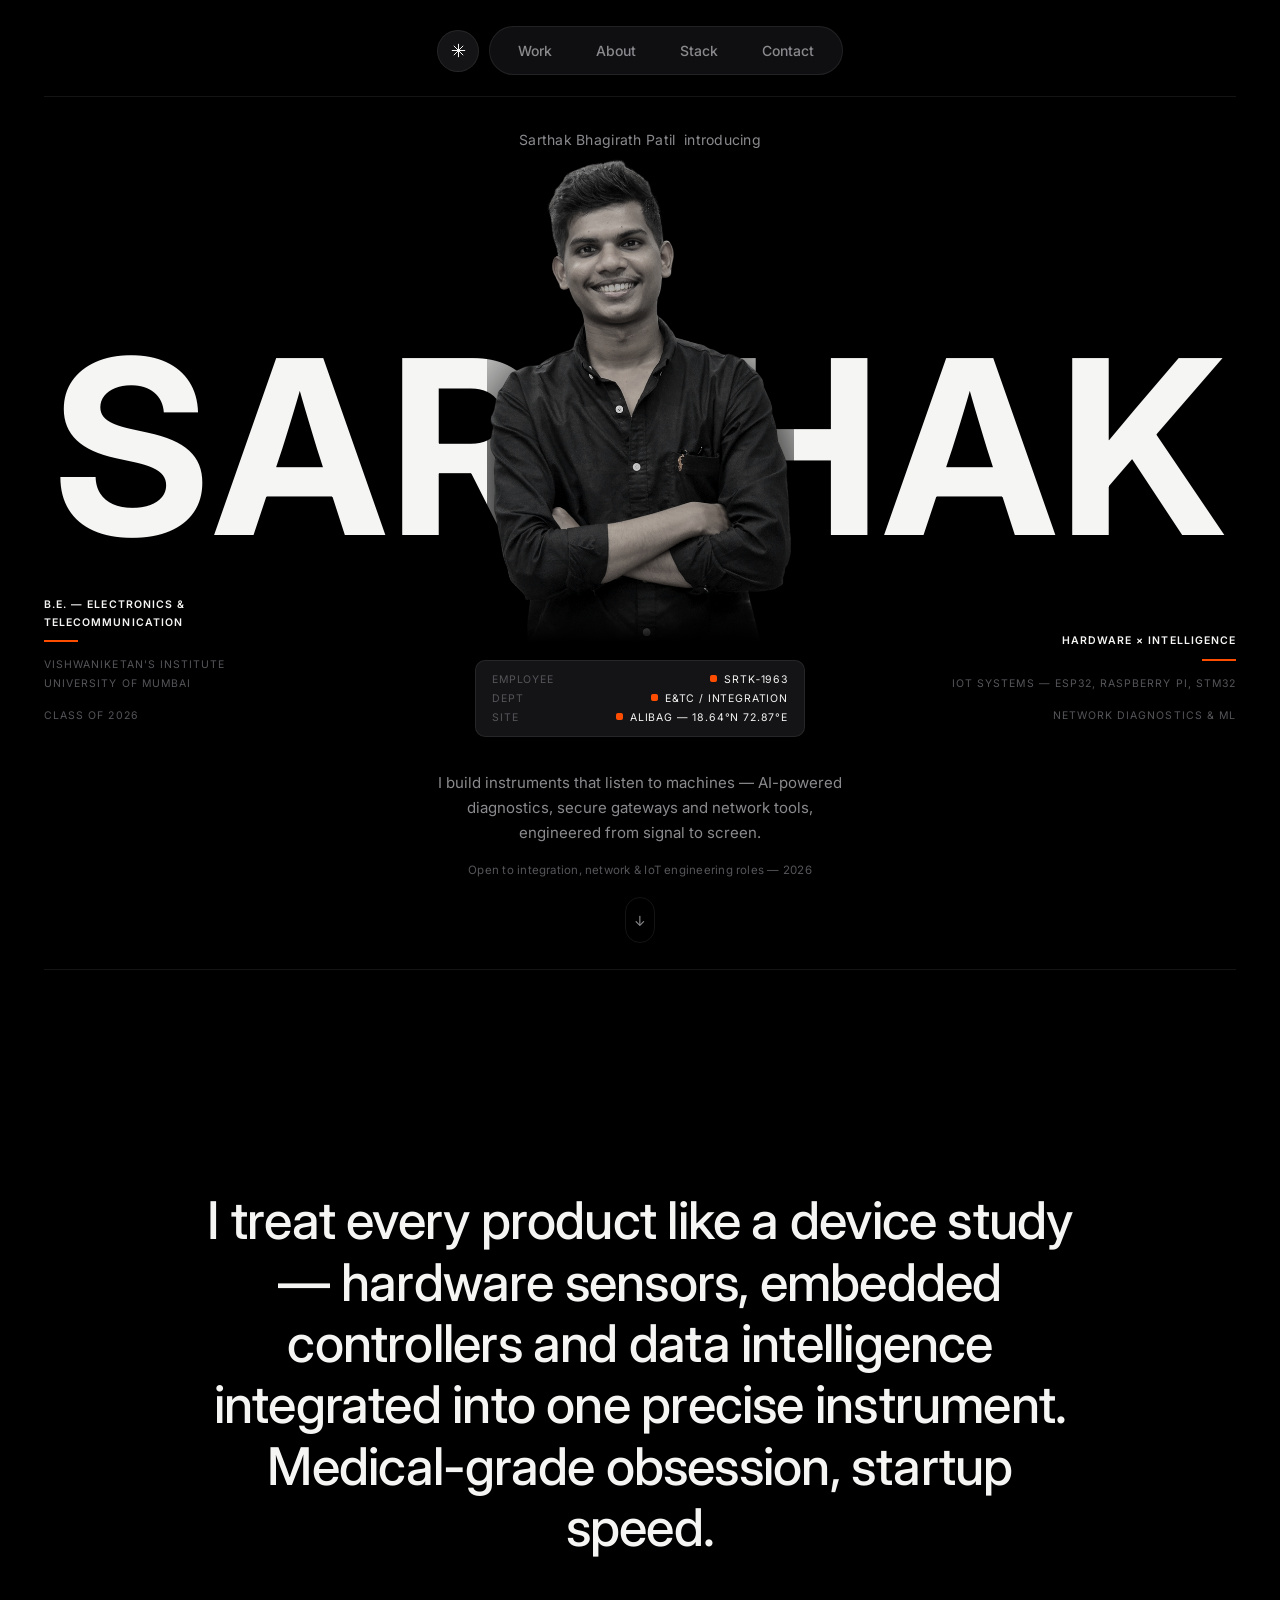
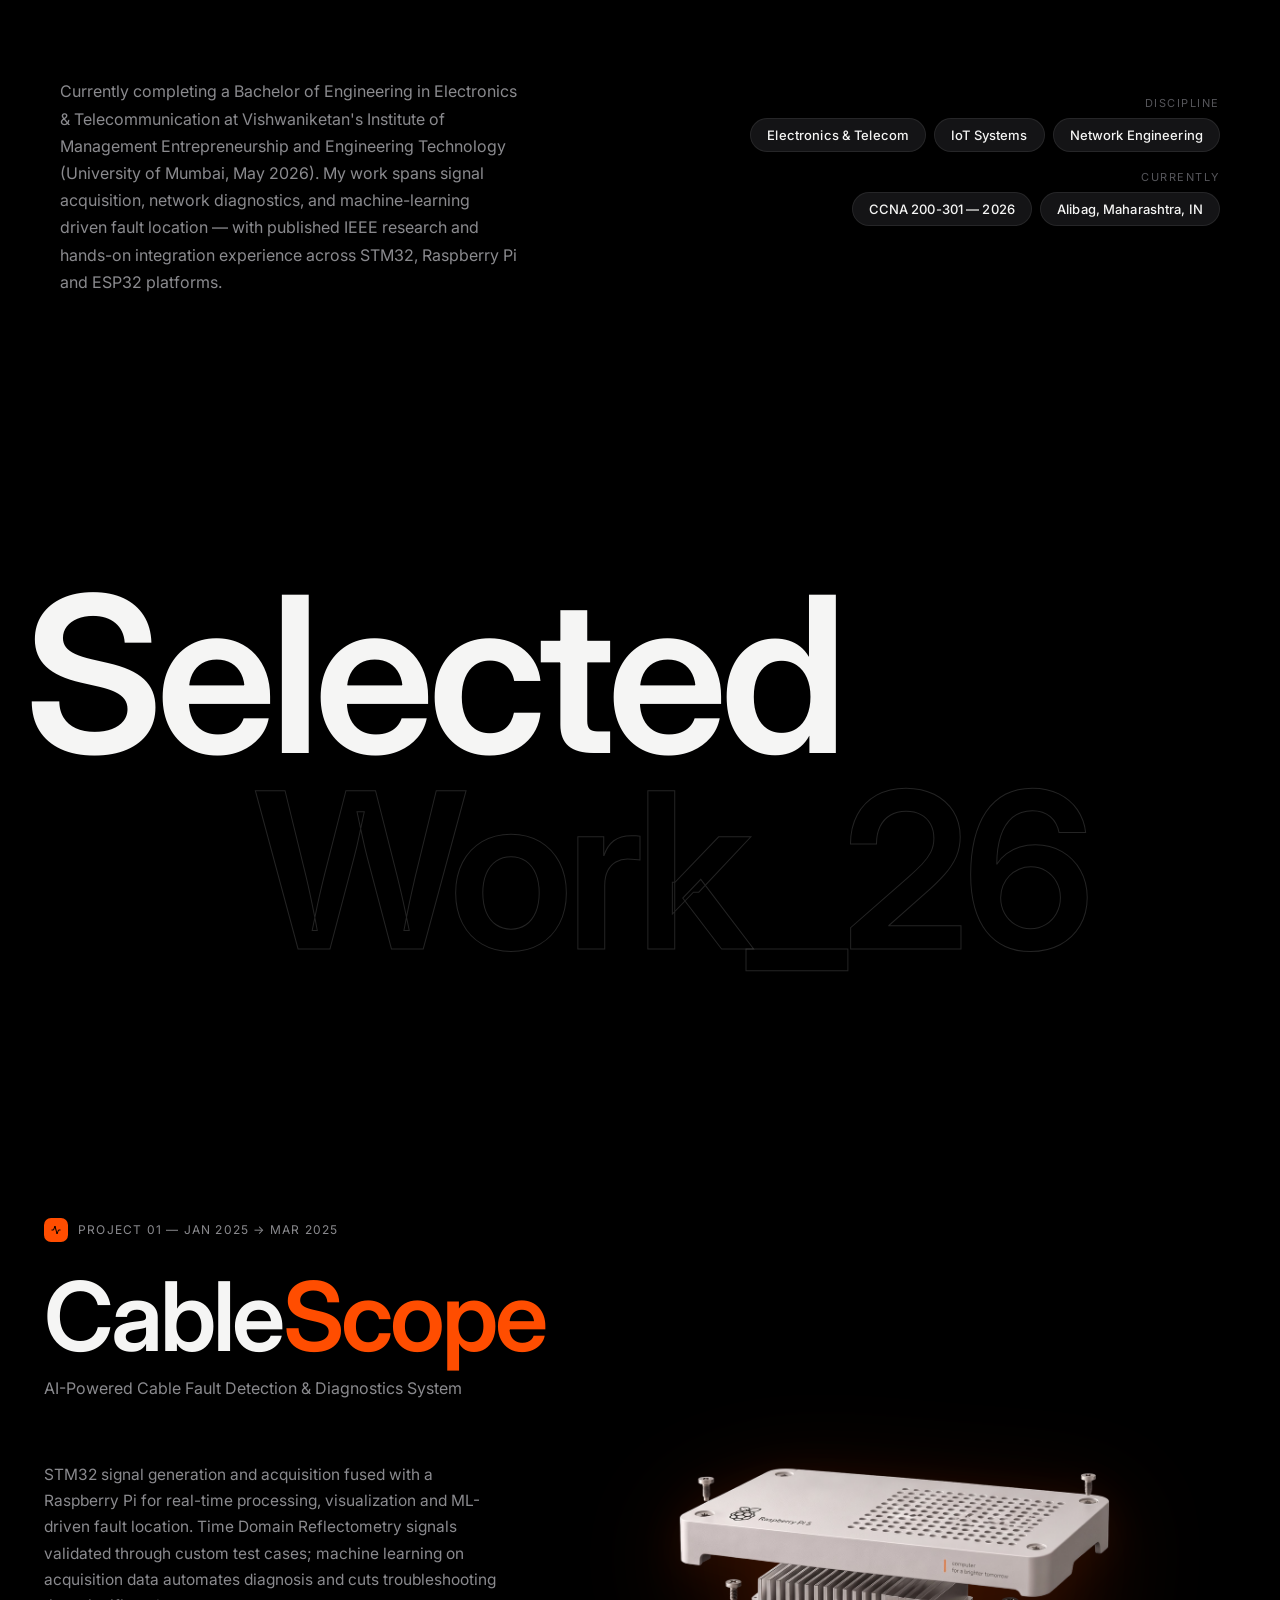
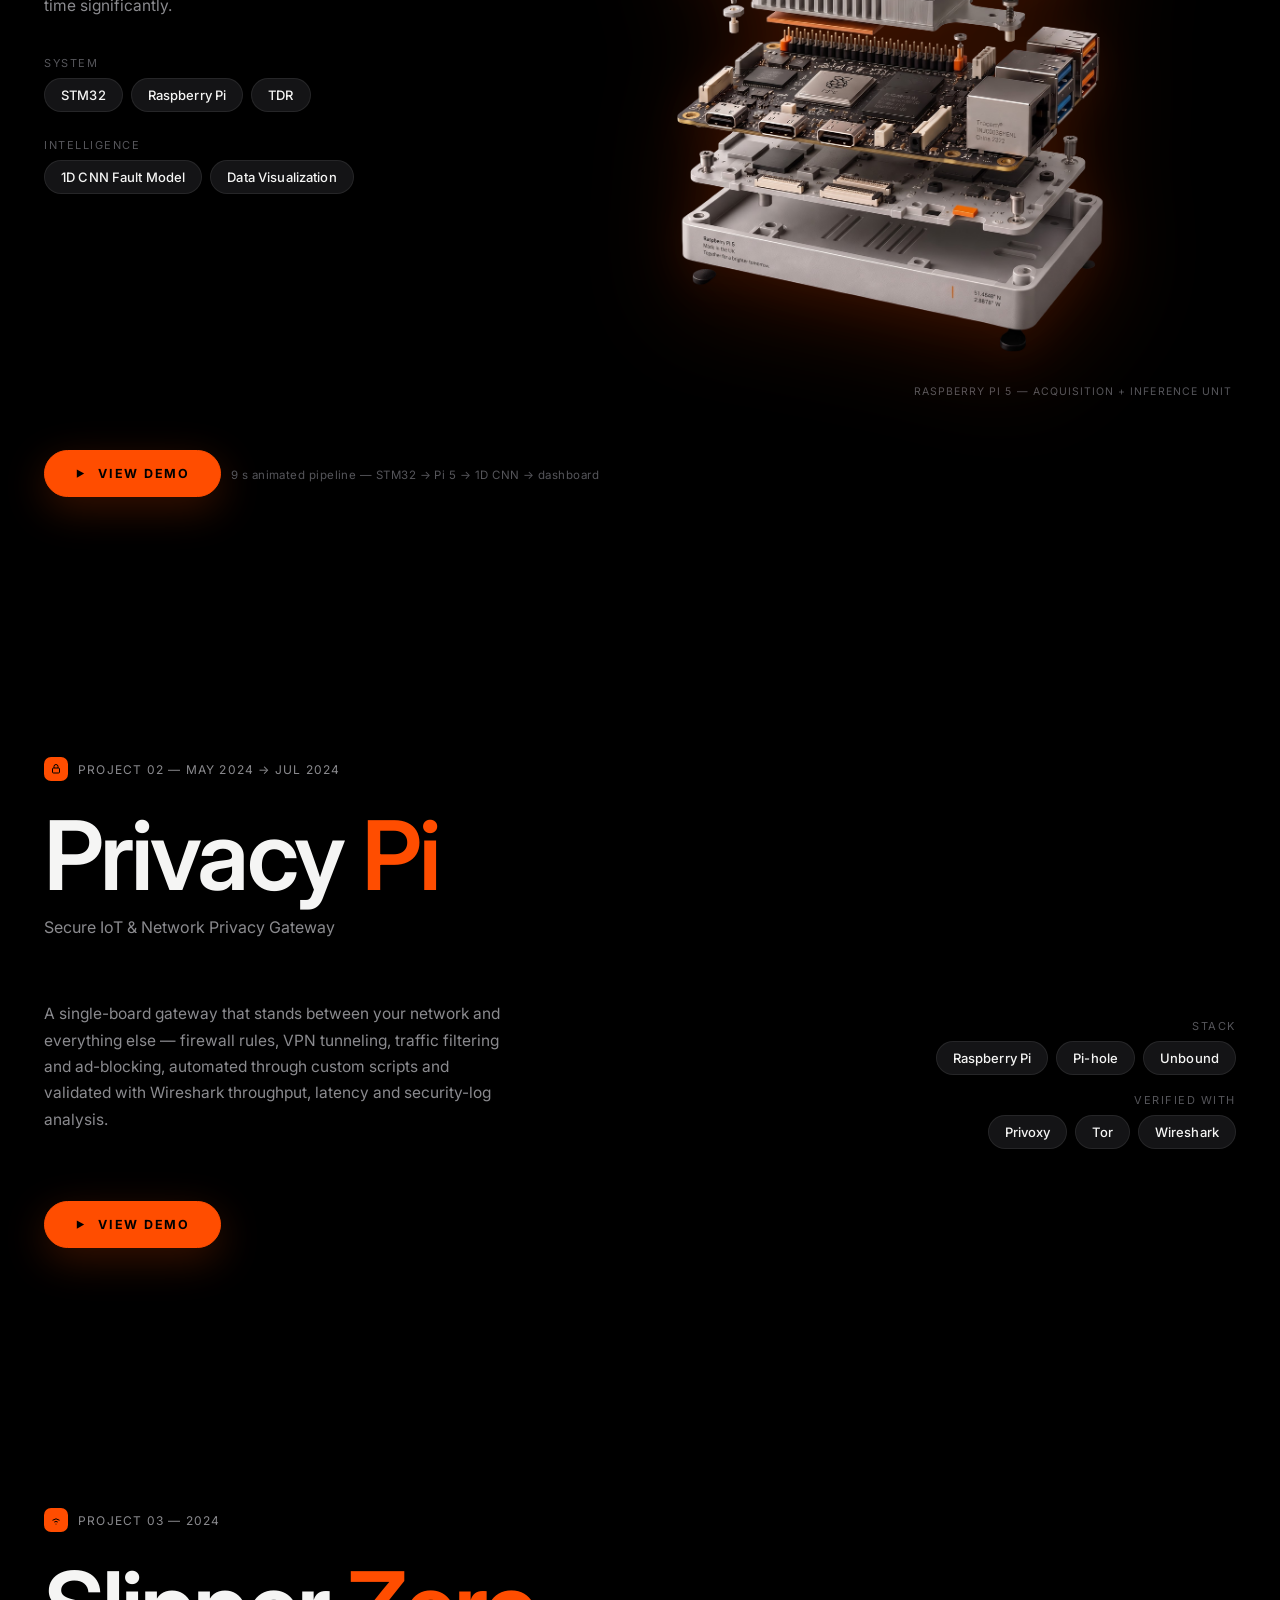
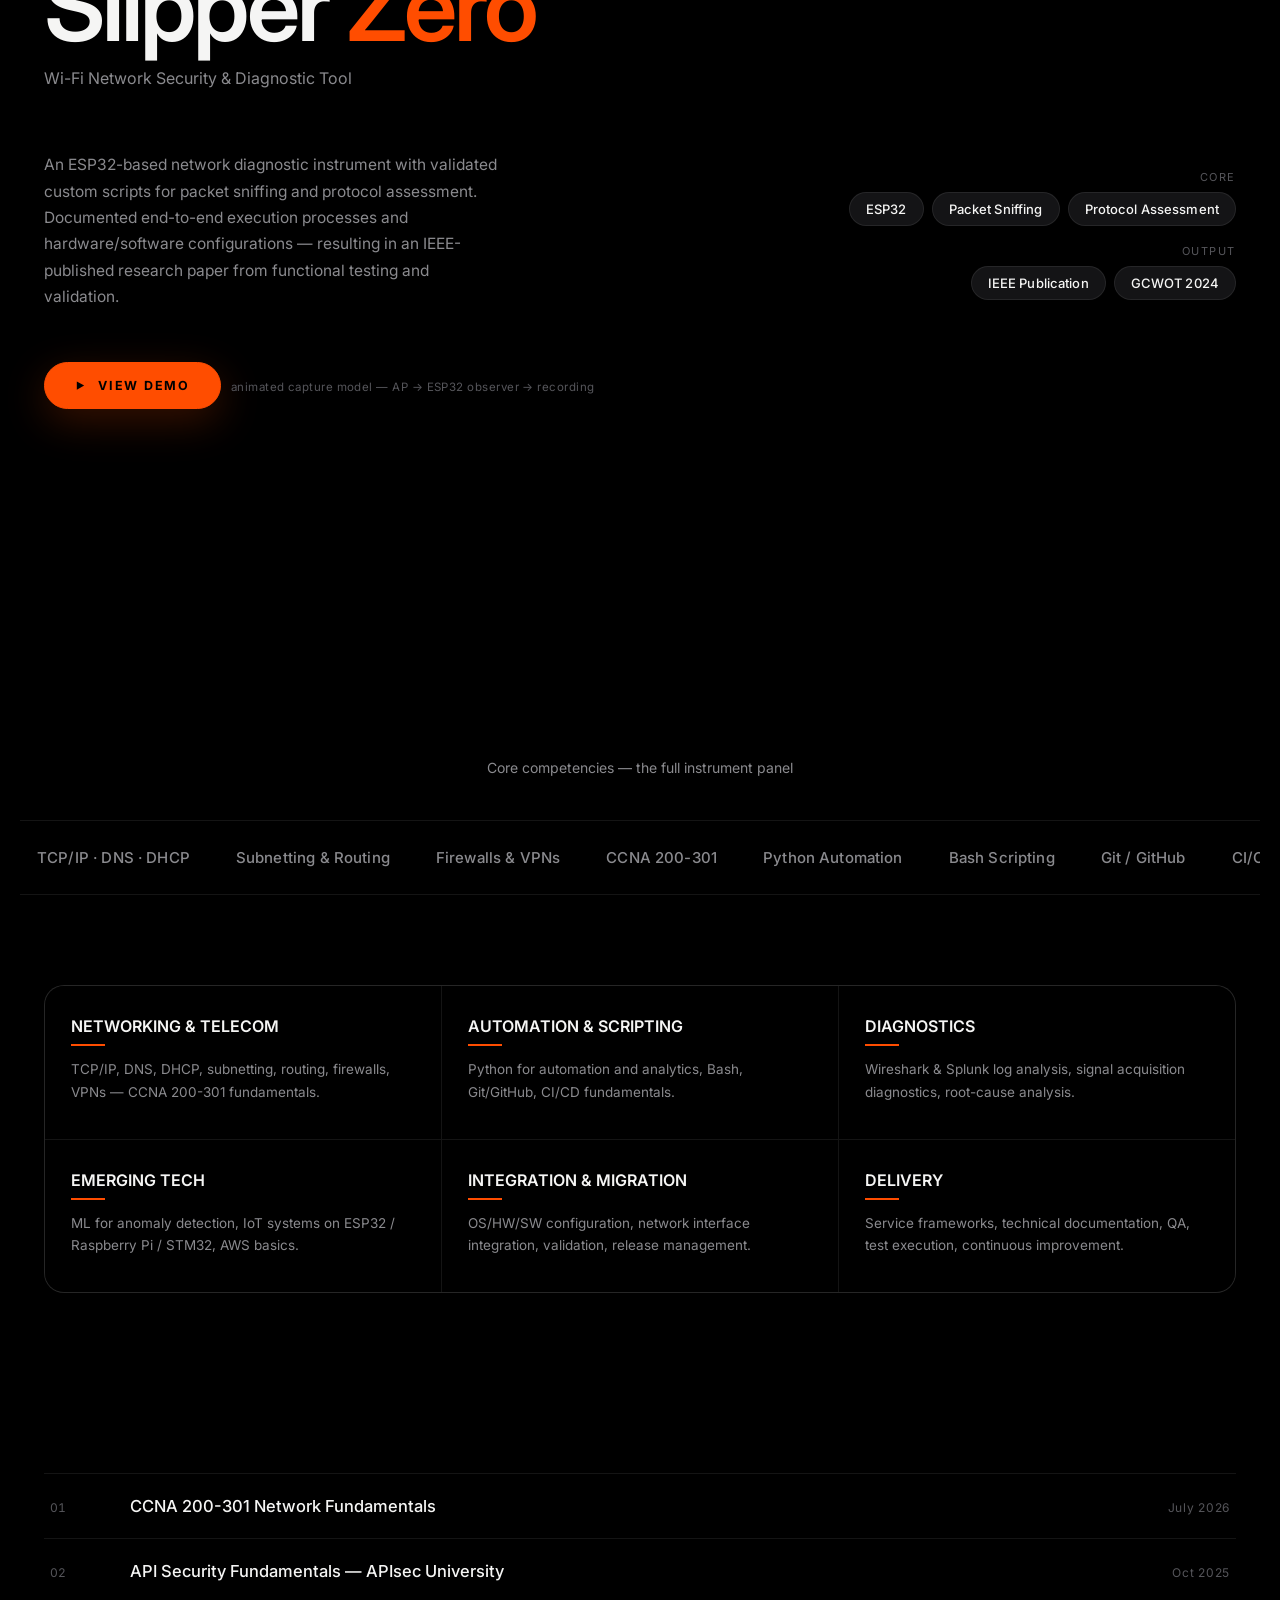
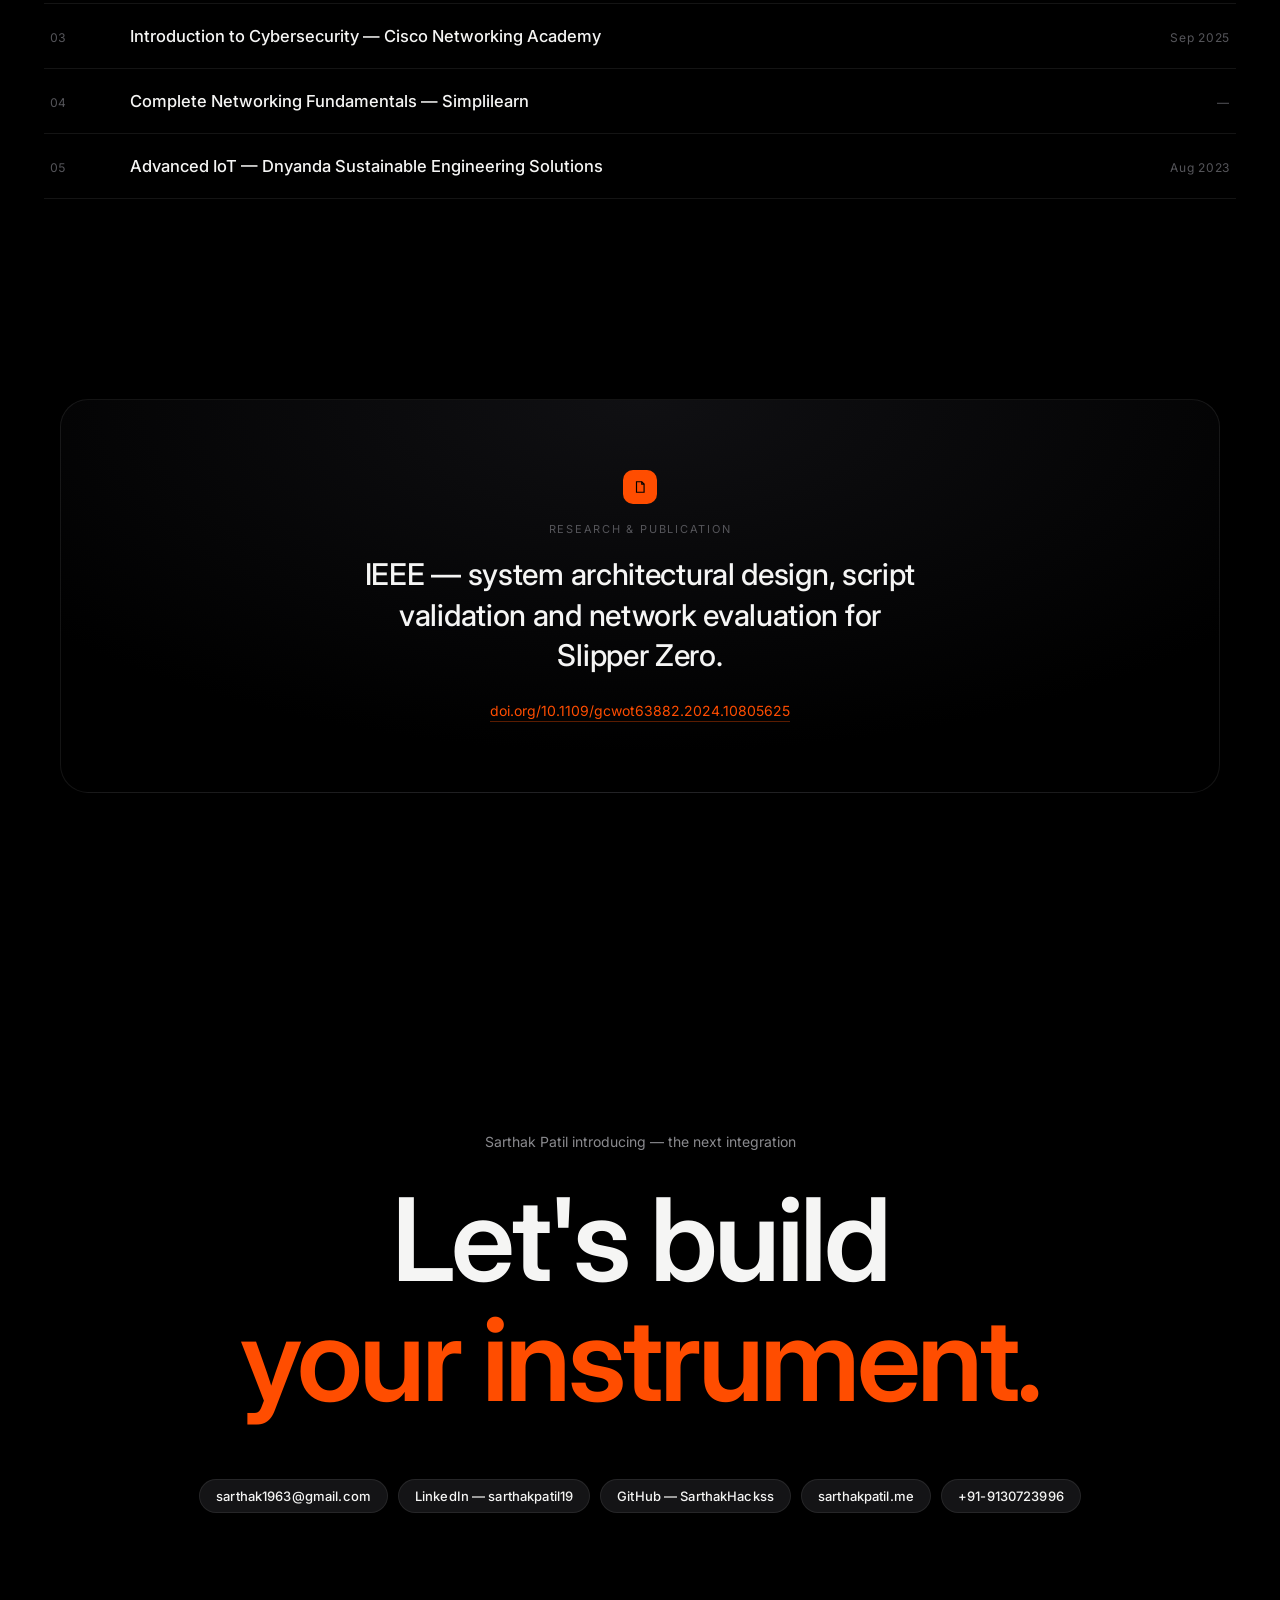
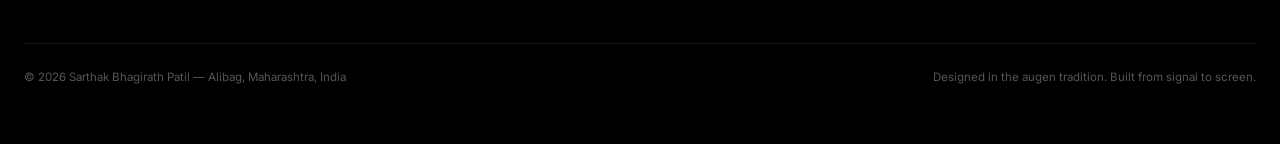
==== commit ba993a64: "Mobile hero: name in flow behind the figure, viewport-fit sizing" ====
--- a/index.html
+++ b/index.html
@@ -8,7 +8,7 @@
 <link rel="preconnect" href="https://fonts.googleapis.com">
 <link rel="preconnect" href="https://fonts.gstatic.com" crossorigin>
 <link href="https://fonts.googleapis.com/css2?family=Inter:wght@400;500;600;700&display=swap" rel="stylesheet">
-<link rel="stylesheet" href="css/style.css?v=18" />
+<link rel="stylesheet" href="css/style.css?v=19" />
 <link rel="icon" href="data:image/svg+xml,<svg xmlns='http://www.w3.org/2000/svg' viewBox='0 0 32 32'><rect width='32' height='32' rx='8' fill='%23ff4d00'/><text x='16' y='22' font-size='16' font-family='Arial' font-weight='bold' fill='white' text-anchor='middle'>S</text></svg>">
 </head>
 <body>
--- a/css/style.css
+++ b/css/style.css
@@ -364,8 +364,11 @@
   .meta-label,.about-meta .pills,.project-meta .pills{text-align:left;justify-content:flex-start}
   .stack-grid{grid-template-columns:1fr 1fr}
   .poster-block{position:static;transform:none;text-align:left!important;margin:22px 0}
-  .poster{flex-direction:column;padding:40px 0}
-  .poster-name{position:absolute}
+  .poster{flex-direction:column;padding:34px 0}
+  /* name stays in flow and the figure overlaps it — person in front of the name, poster-style */
+  .poster-name{position:relative;inset:auto;z-index:1}
+  .poster-name span{font-size:clamp(50px,18vw,182px)}
+  .poster-figure{margin-top:-9.5vw}
   .figure-panel{border-radius:18px}
 }
 @media (max-width:640px){
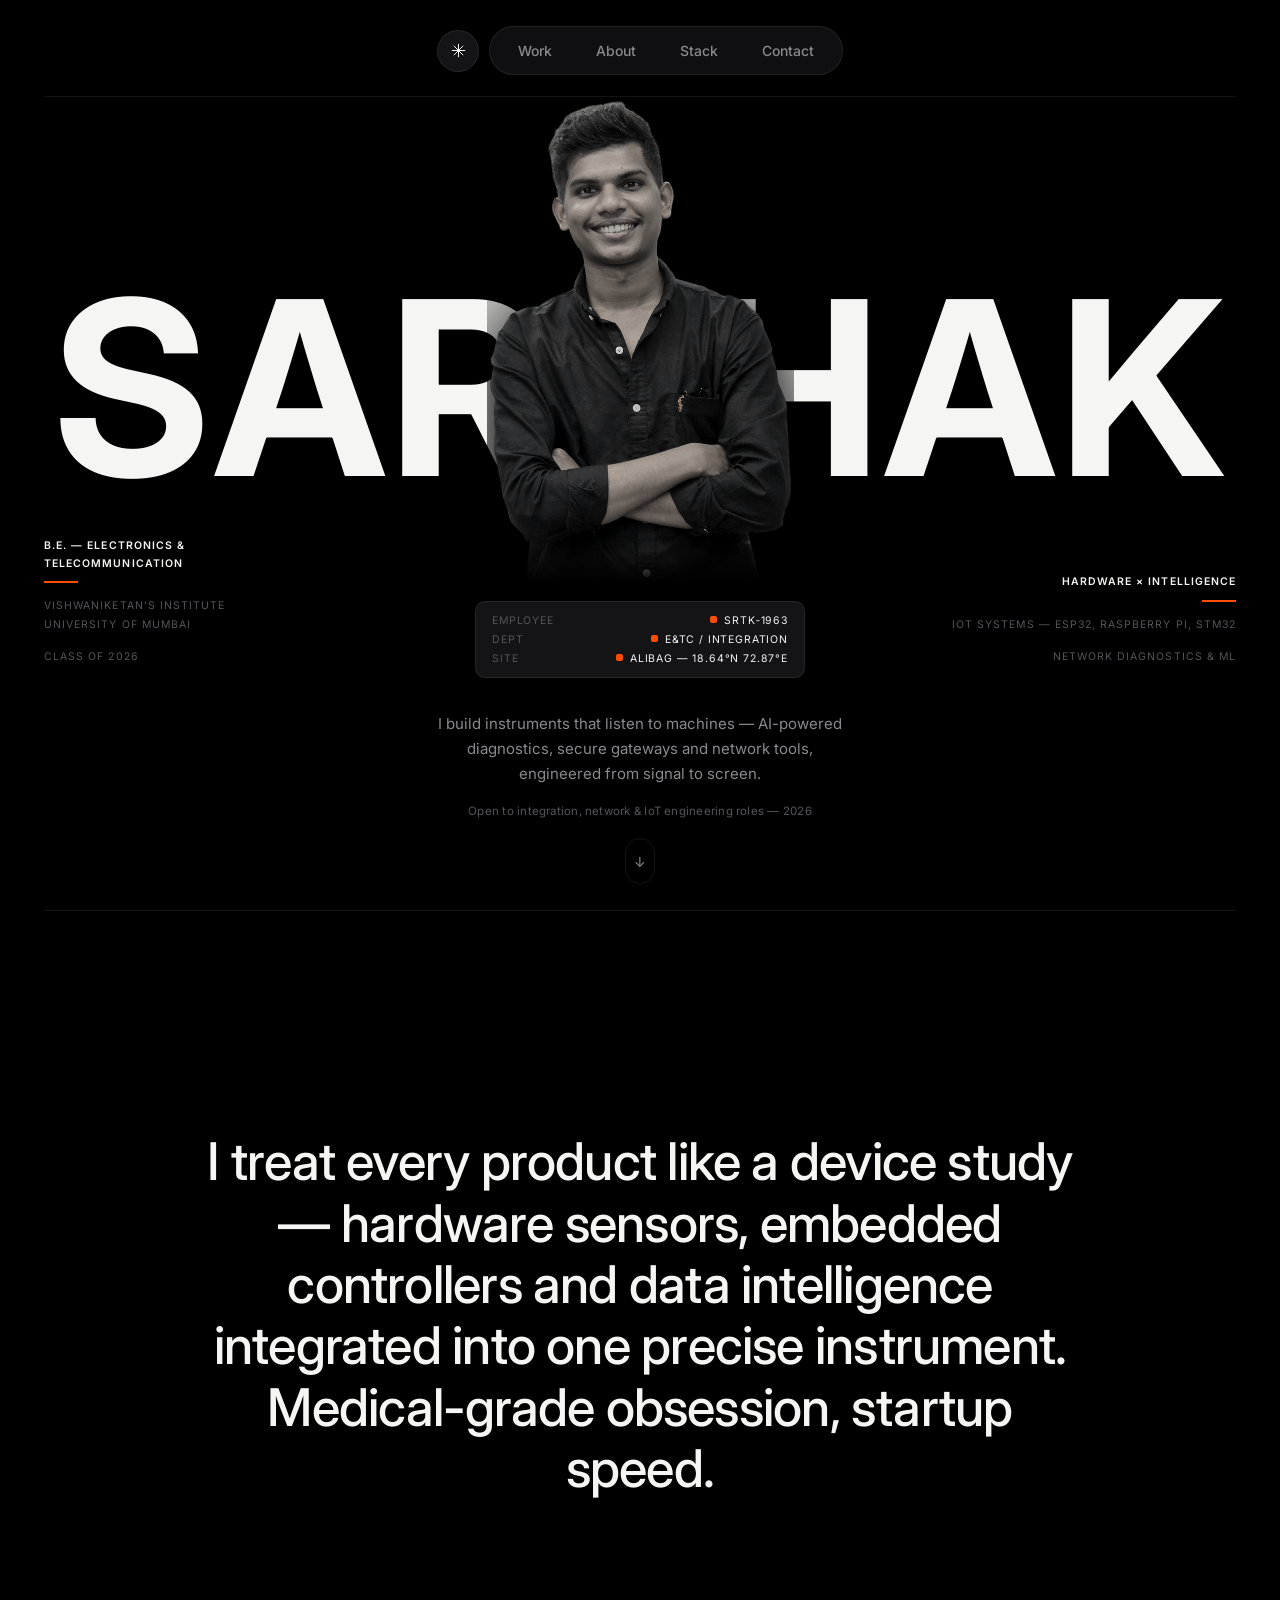
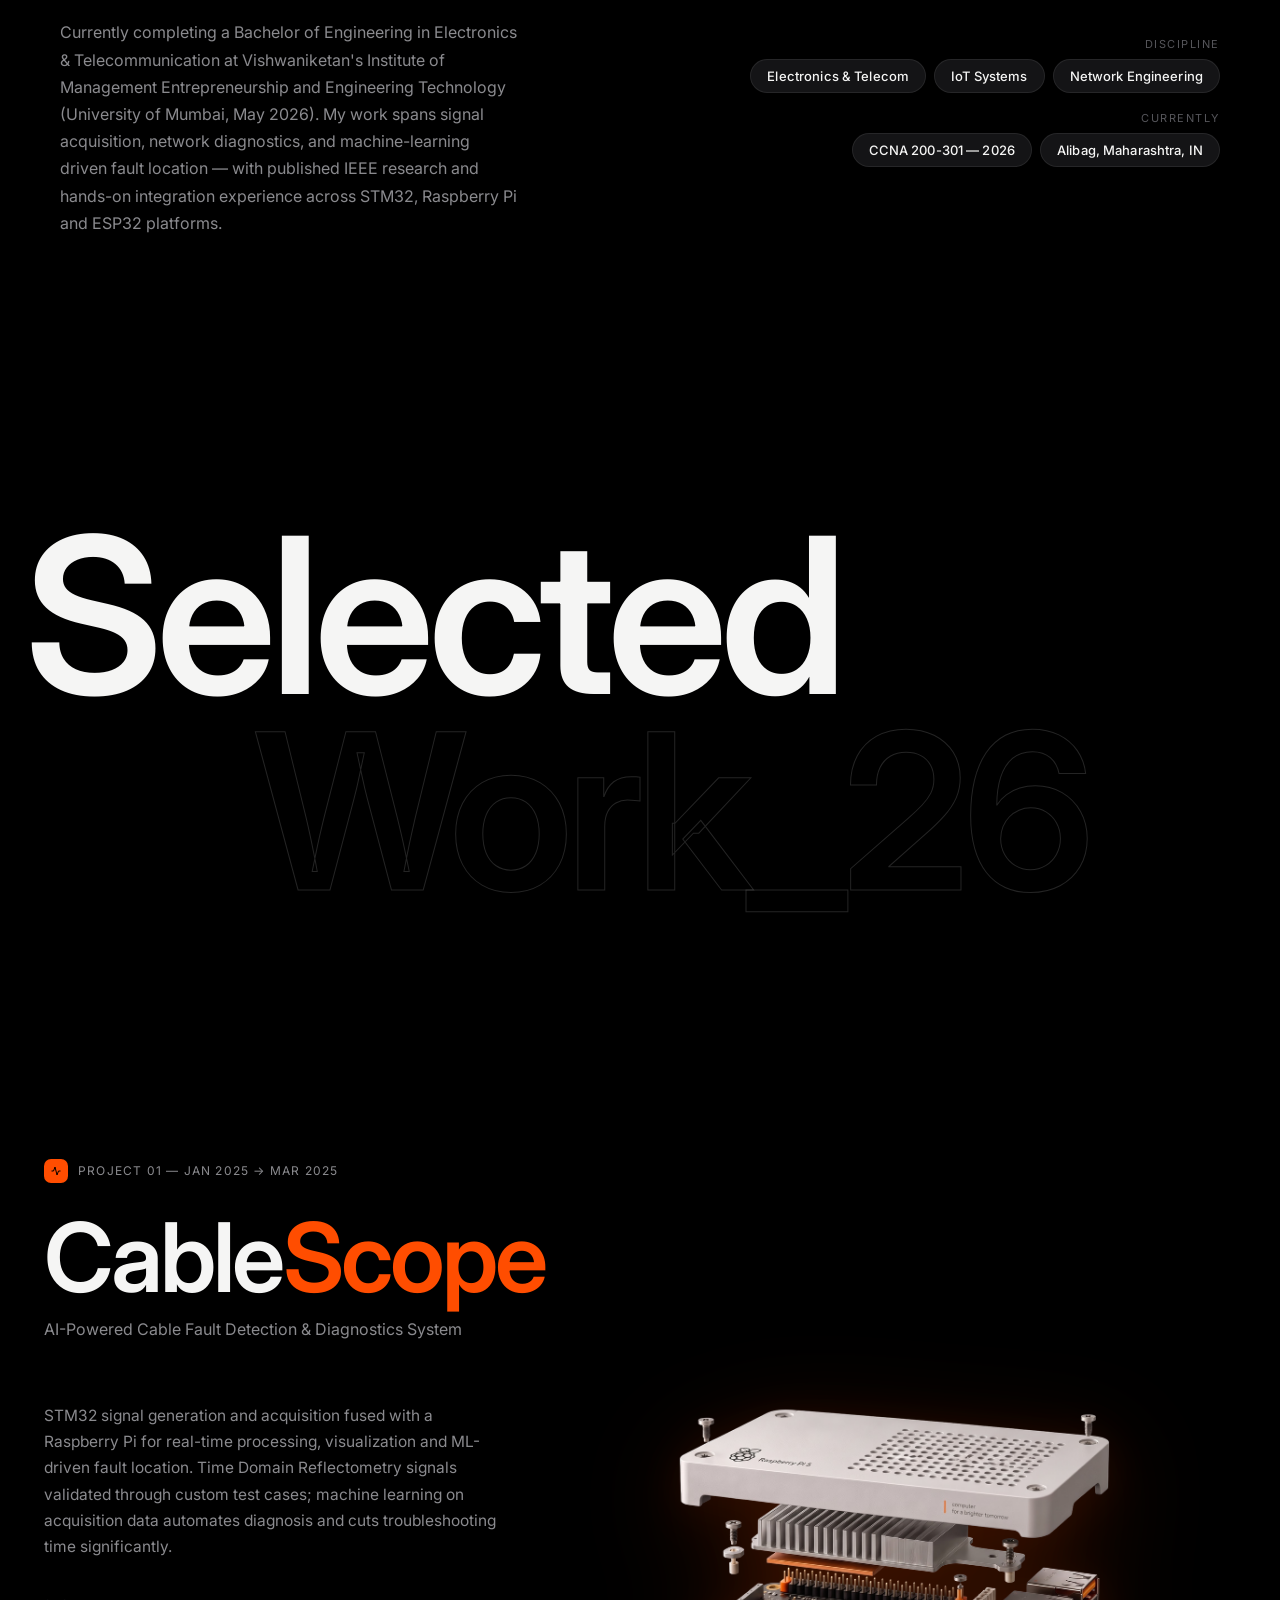
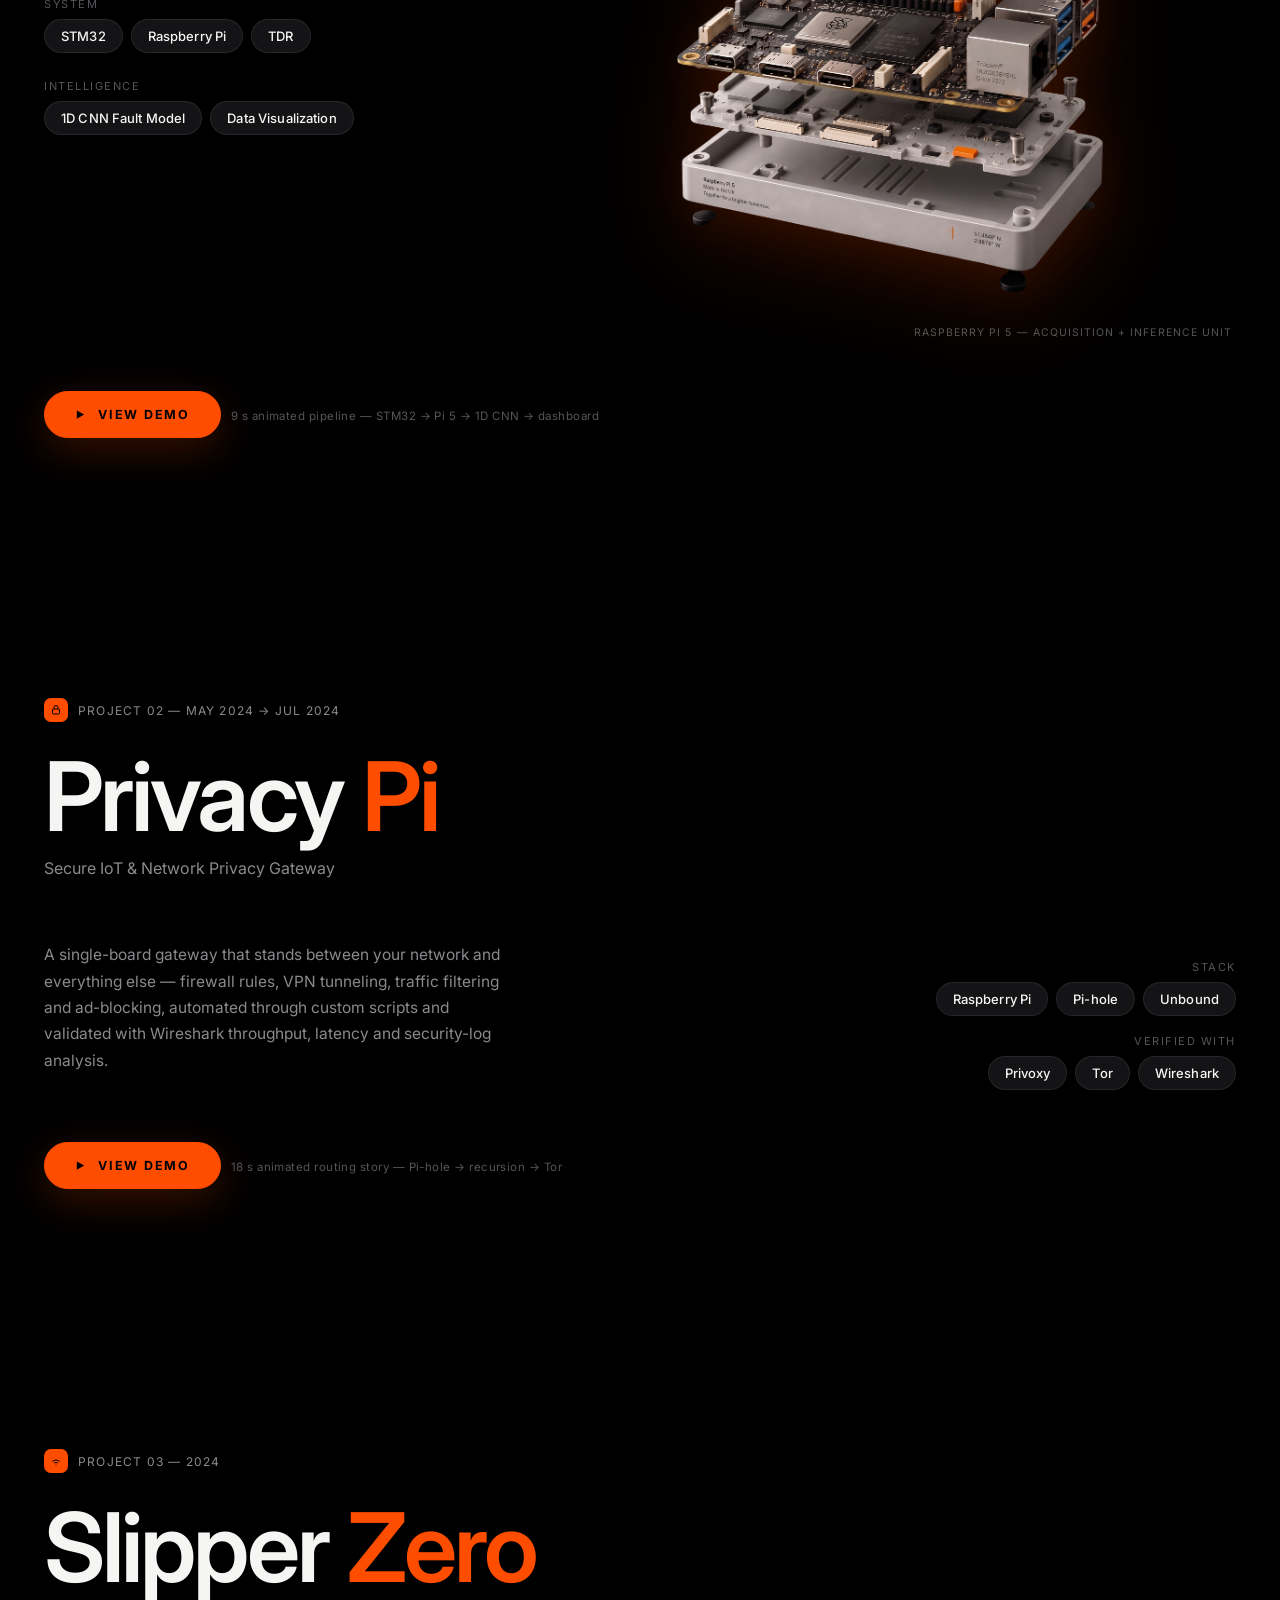
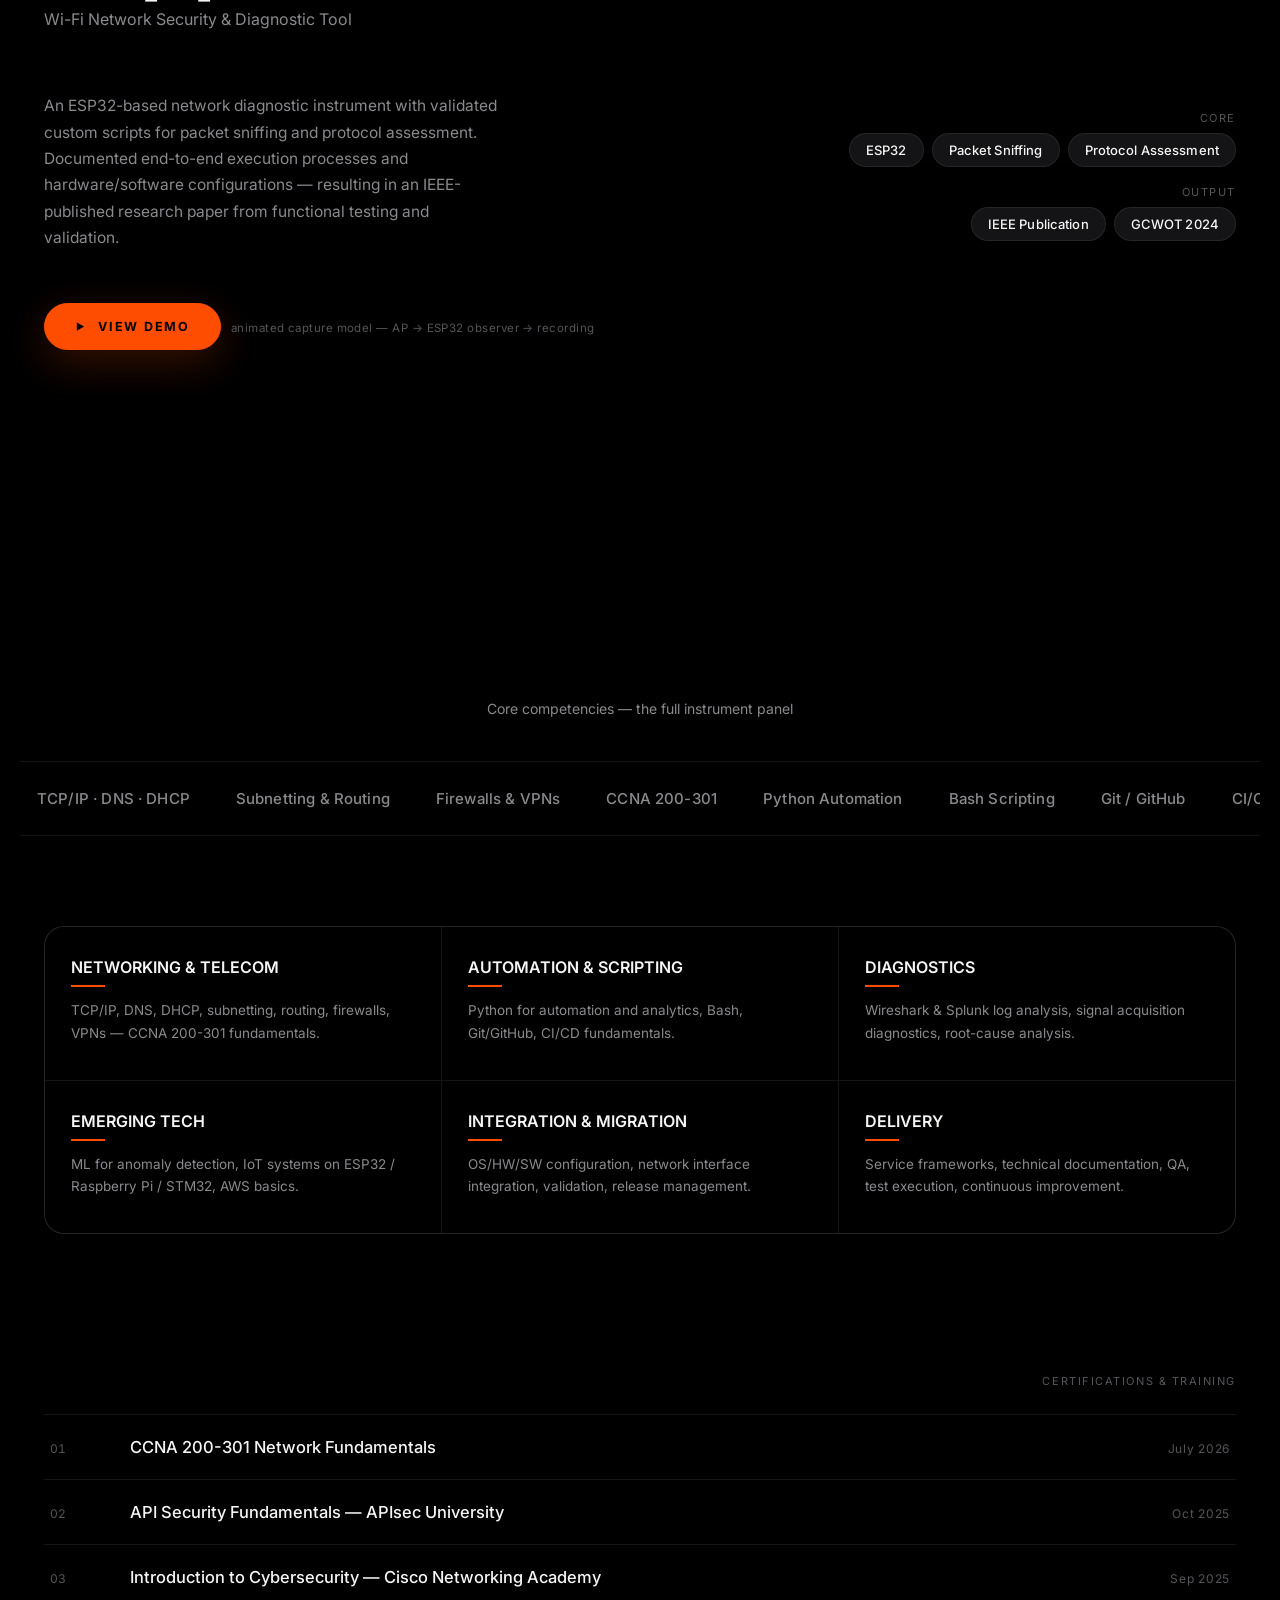
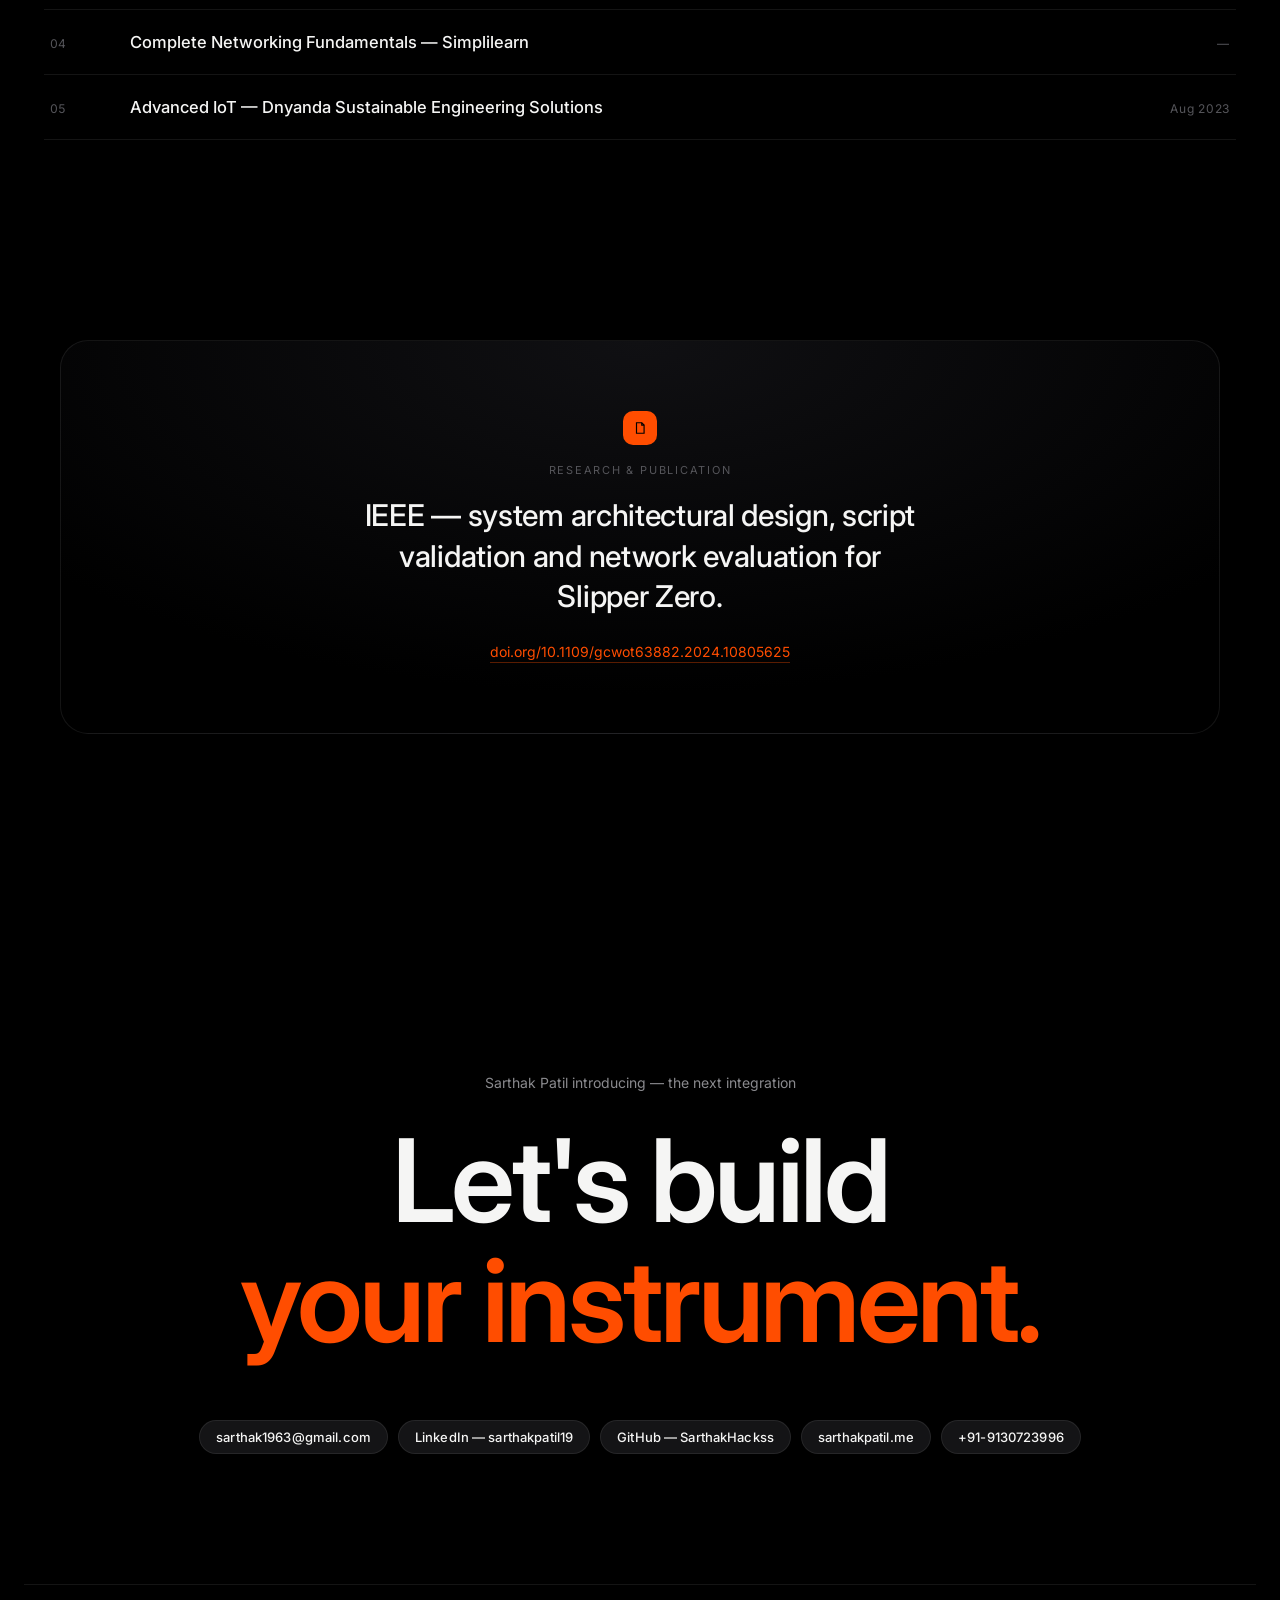
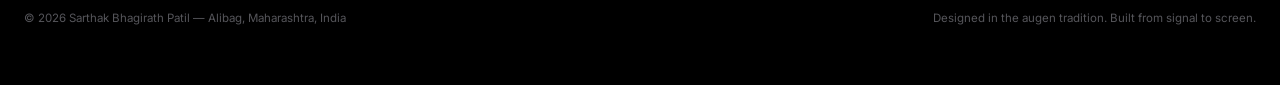
==== commit 22e6ed77: "Remove hero kicker; Work_26 ghost title fits mobile" ====
--- a/index.html
+++ b/index.html
@@ -8,7 +8,7 @@
 <link rel="preconnect" href="https://fonts.googleapis.com">
 <link rel="preconnect" href="https://fonts.gstatic.com" crossorigin>
 <link href="https://fonts.googleapis.com/css2?family=Inter:wght@400;500;600;700&display=swap" rel="stylesheet">
-<link rel="stylesheet" href="css/style.css?v=19" />
+<link rel="stylesheet" href="css/style.css?v=21" />
 <link rel="icon" href="data:image/svg+xml,<svg xmlns='http://www.w3.org/2000/svg' viewBox='0 0 32 32'><rect width='32' height='32' rx='8' fill='%23ff4d00'/><text x='16' y='22' font-size='16' font-family='Arial' font-weight='bold' fill='white' text-anchor='middle'>S</text></svg>">
 </head>
 <body>
@@ -37,8 +37,6 @@
   <header class="hero" id="hero">
     <div class="hero-frame">
       <div class="hero-rule hero-rule--top"></div>
-
-      <p class="hero-kicker reveal">Sarthak Bhagirath Patil&nbsp;&nbsp;introducing</p>
 
       <div class="poster" id="poster">
         <!-- giant name BEHIND the photo -->
--- a/css/style.css
+++ b/css/style.css
@@ -205,7 +205,7 @@
 .work{padding:120px 0 40px;overflow:clip}
 .work-head{position:relative;padding:0 24px;margin-bottom:140px}
 .work-title{
-  font-size:clamp(90px,17vw,250px);font-weight:600;line-height:.9;
+  font-size:clamp(40px,17vw,250px);font-weight:600;line-height:.9;
   letter-spacing:-.03em;white-space:nowrap;color:var(--text);
 }
 .work-title--ghost{
@@ -365,10 +365,11 @@
   .stack-grid{grid-template-columns:1fr 1fr}
   .poster-block{position:static;transform:none;text-align:left!important;margin:22px 0}
   .poster{flex-direction:column;padding:34px 0}
-  /* name stays in flow and the figure overlaps it — person in front of the name, poster-style */
-  .poster-name{position:relative;inset:auto;z-index:1}
+  /* figure overlays the name's flow slot; the name then slides down to sit
+     behind the lower torso — same band as desktop (top at 43.3% of the figure) */
+  .poster-figure{margin-top:calc(-18vw - 18px)}
+  .poster-name{position:relative;inset:auto;z-index:1;transform:translateY(calc(min(54vh,520px) * 0.433 - 18px))}
   .poster-name span{font-size:clamp(50px,18vw,182px)}
-  .poster-figure{margin-top:-9.5vw}
   .figure-panel{border-radius:18px}
 }
 @media (max-width:640px){
@@ -382,6 +383,7 @@
 
   .poster-badge{min-width:74vw}
   .poster-figure img{height:min(48vh,440px)}
+  .poster-name{transform:translateY(calc(min(48vh,440px) * 0.433 - 18px))}
   .poster-badge{min-width:min(330px,68vw)}
   .contact-foot{justify-content:center;text-align:center}
 }
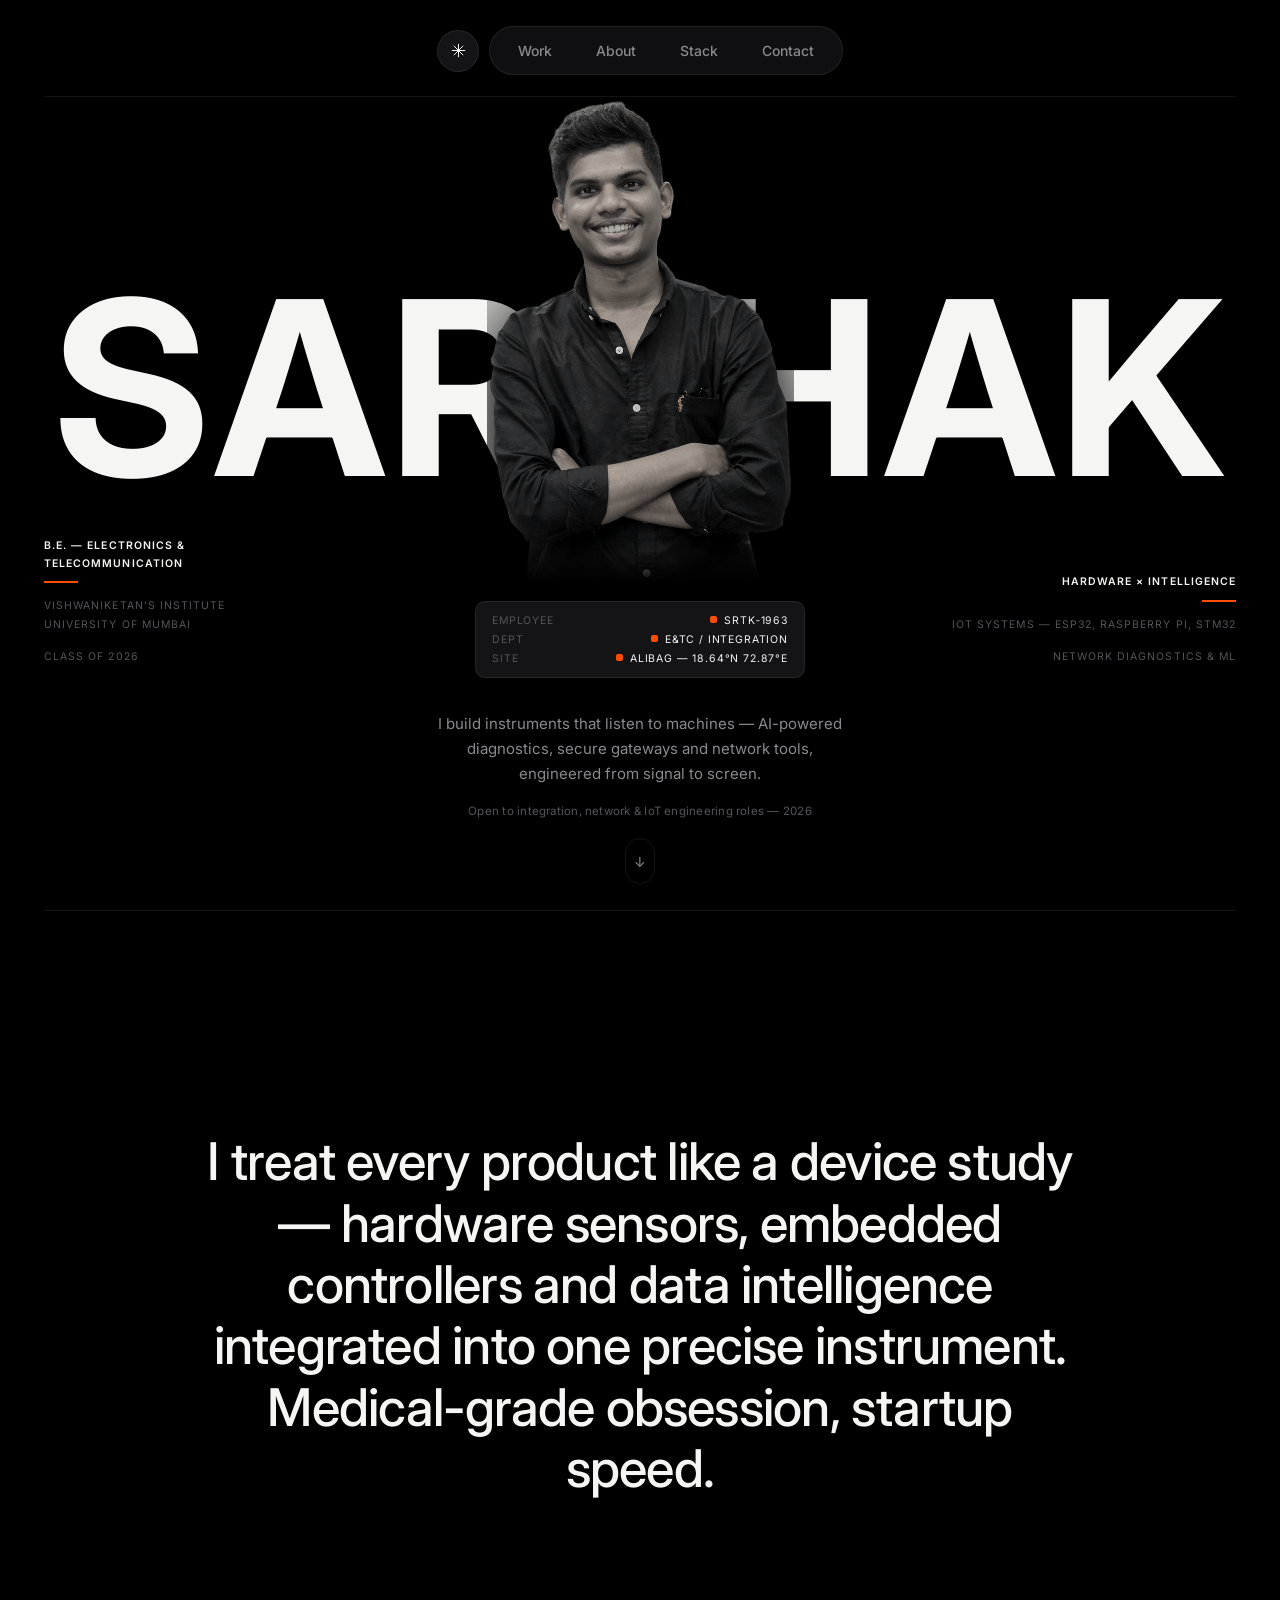
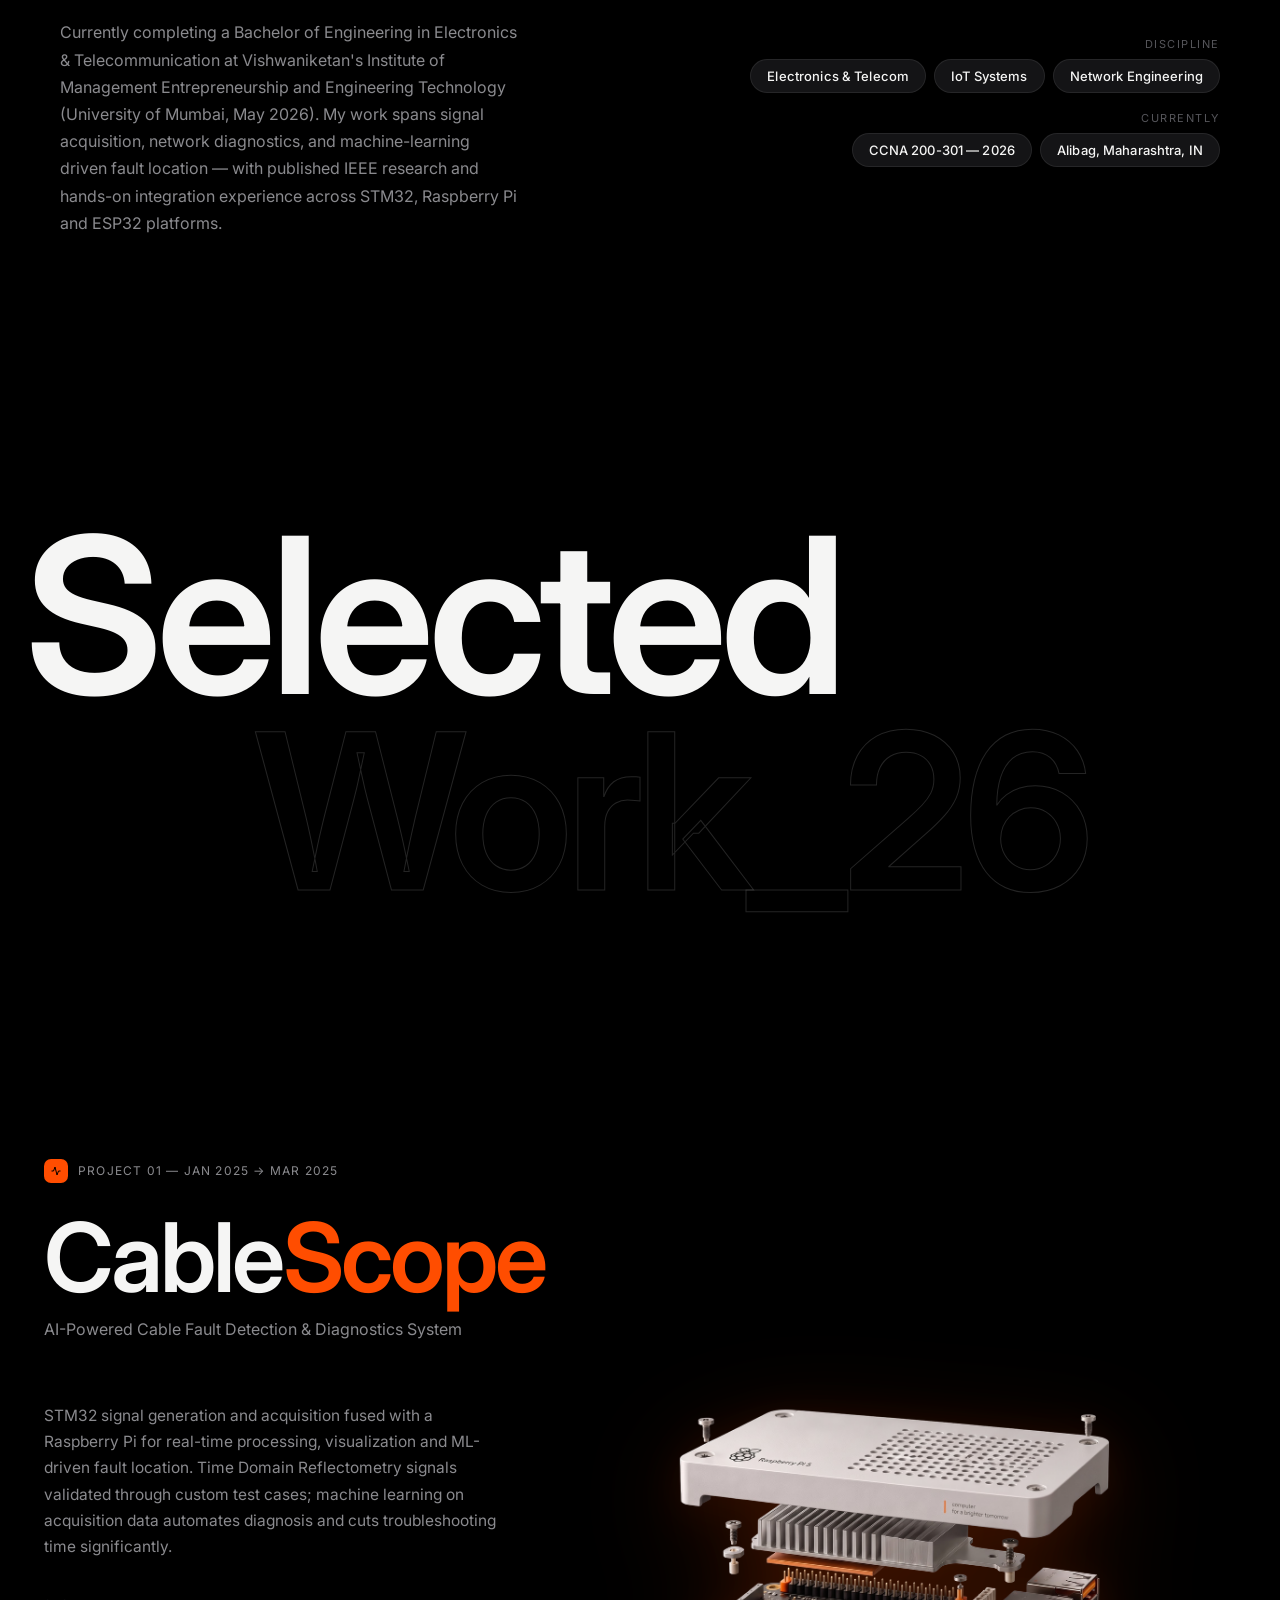
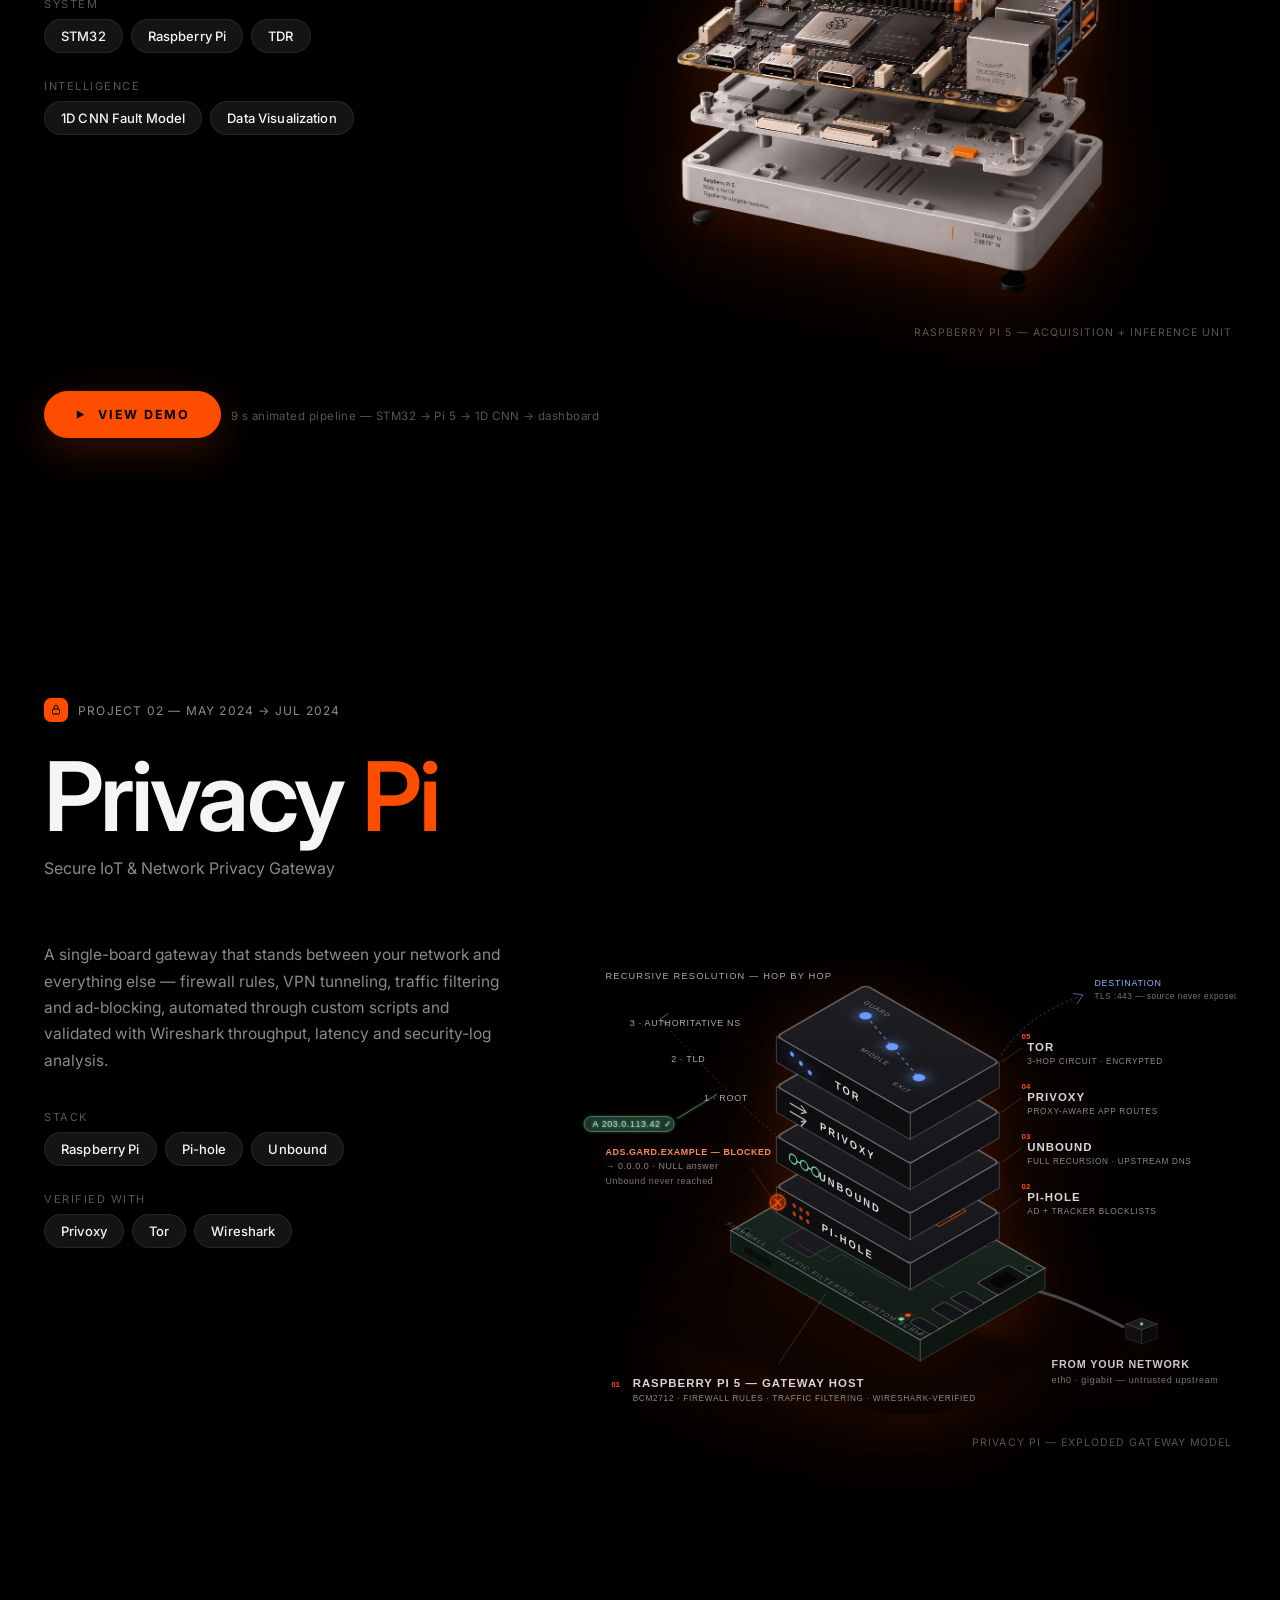
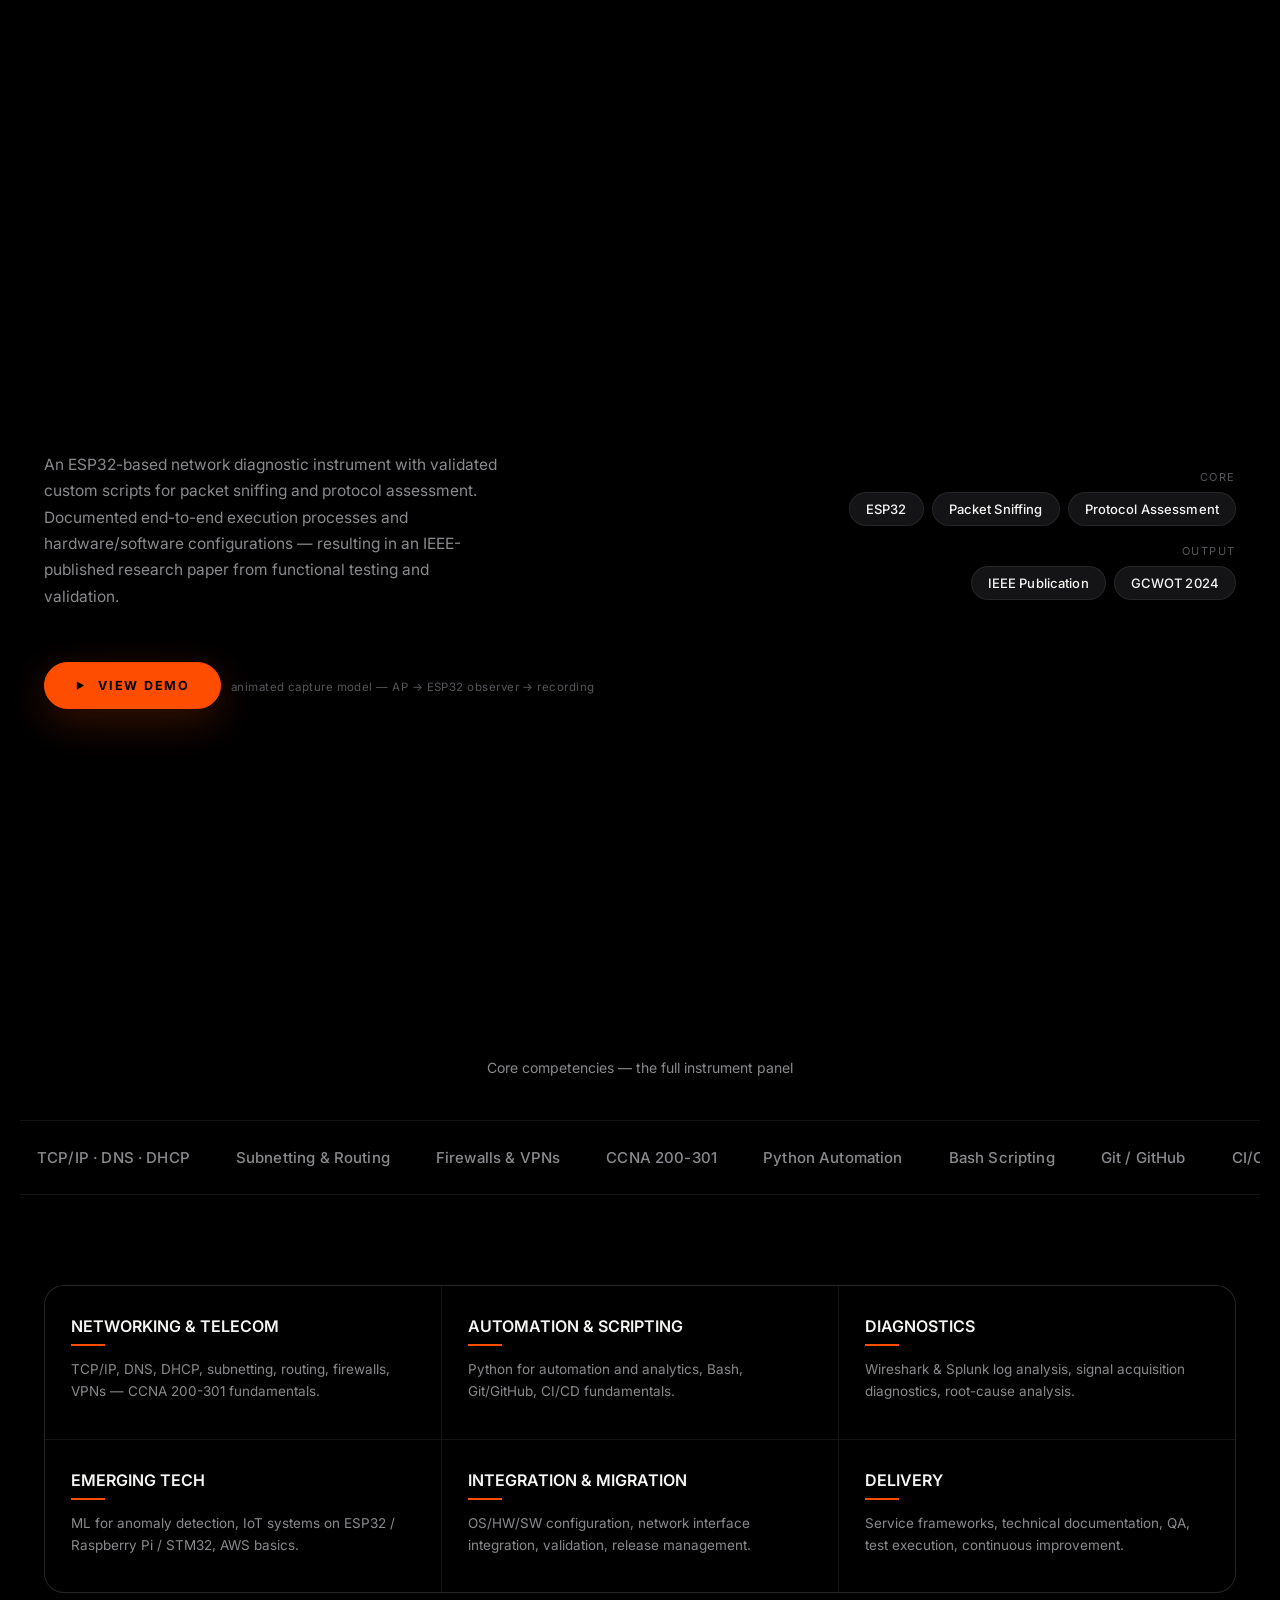
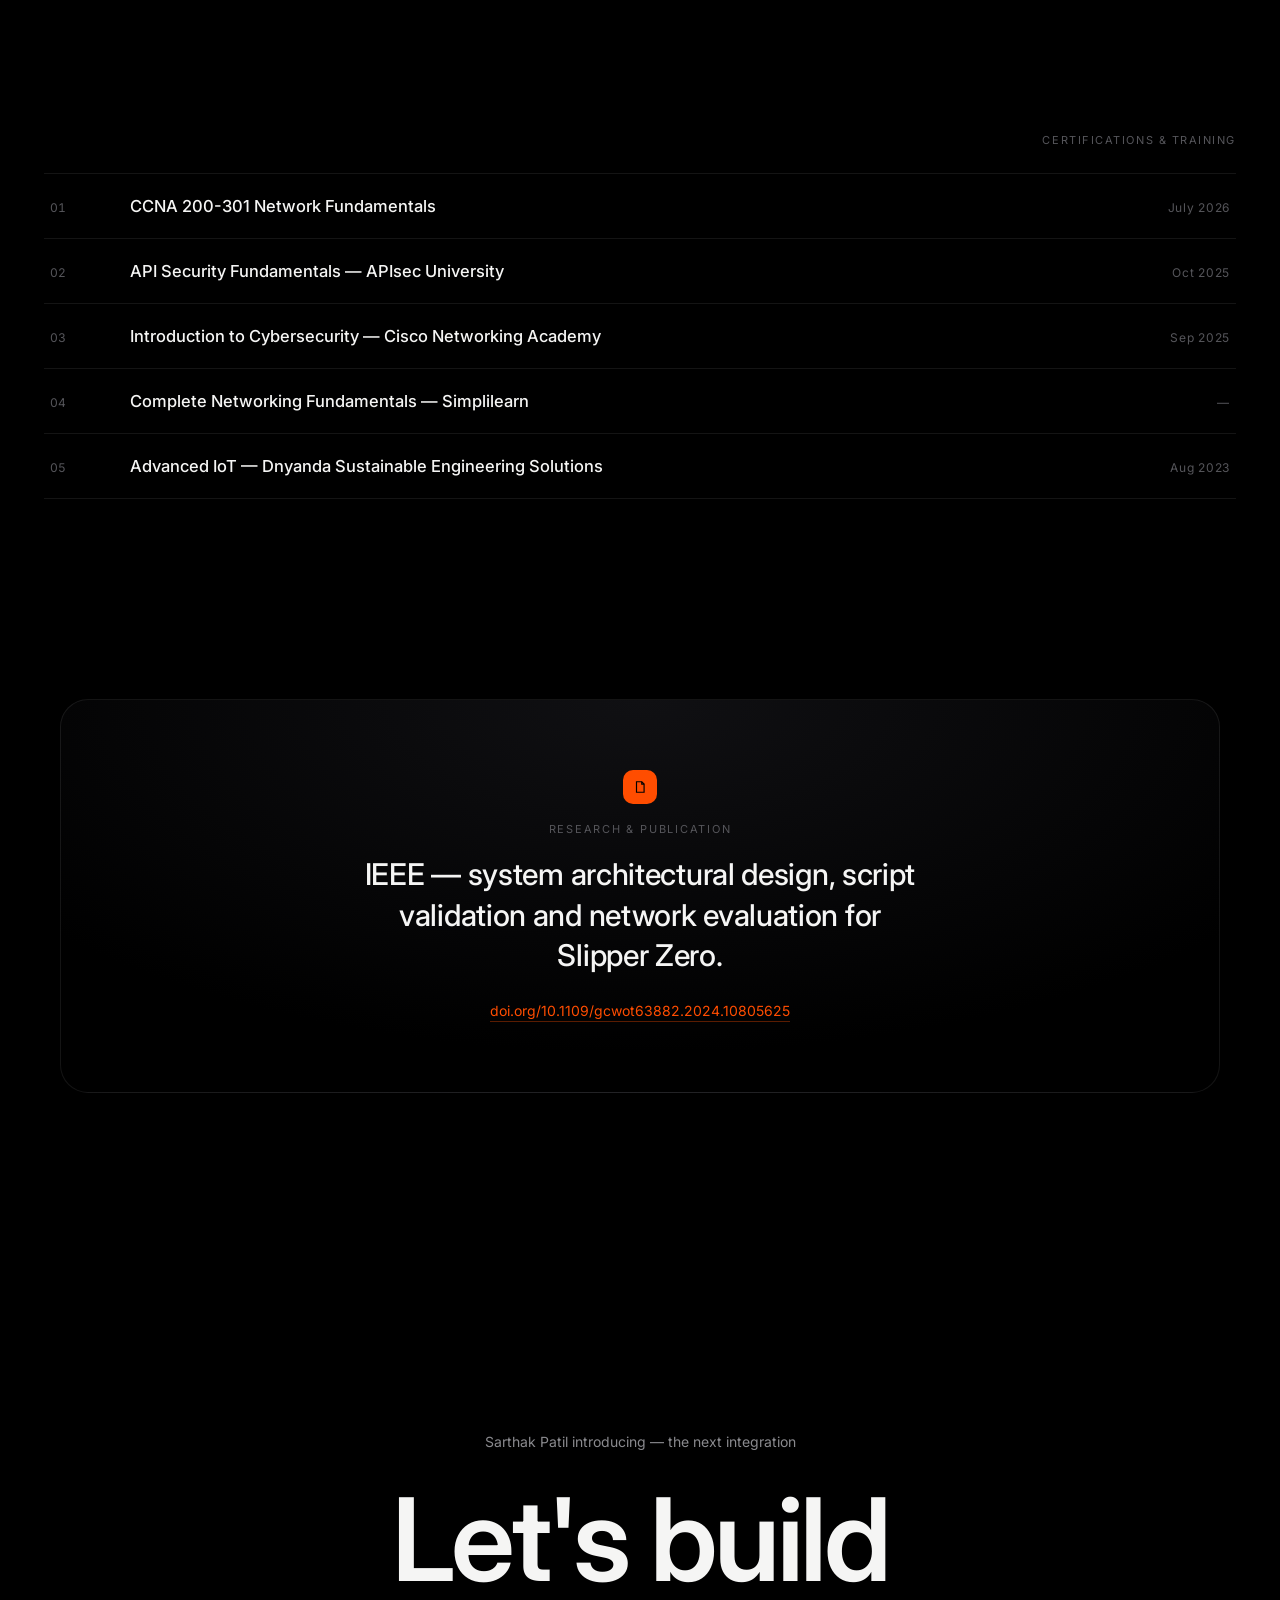
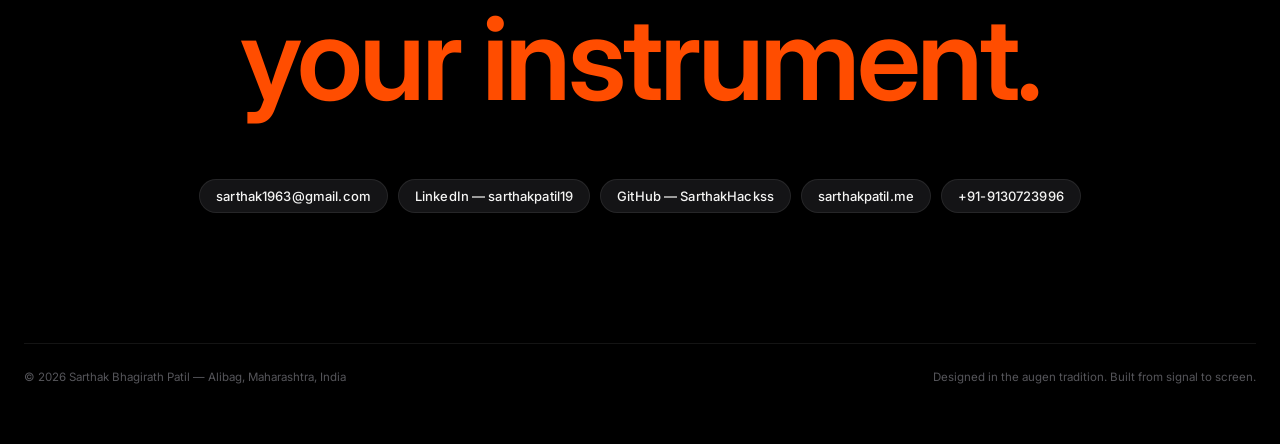
==== commit 07675b49: "Privacy Pi: exploded isometric 3D display model on the project card" ====
--- a/index.html
+++ b/index.html
@@ -153,17 +153,23 @@
       <h3 class="project-name reveal d1">Privacy&nbsp;<em>Pi</em></h3>
       <p class="project-tag reveal d1">Secure IoT &amp; Network Privacy Gateway</p>
       <div class="project-row reveal d2">
-        <p class="project-copy">A single-board gateway that stands between your network and everything else — firewall rules, VPN tunneling, traffic filtering and ad-blocking, automated through custom scripts and validated with Wireshark throughput, latency and security-log analysis.</p>
-        <div class="project-meta">
-          <span class="meta-label">Stack</span>
-          <div class="pills">
-            <span class="pill">Raspberry Pi</span><span class="pill">Pi-hole</span><span class="pill">Unbound</span>
-          </div>
-          <span class="meta-label">Verified with</span>
-          <div class="pills">
-            <span class="pill">Privoxy</span><span class="pill">Tor</span><span class="pill">Wireshark</span>
-          </div>
-        </div>
+        <div class="project-main">
+          <p class="project-copy">A single-board gateway that stands between your network and everything else — firewall rules, VPN tunneling, traffic filtering and ad-blocking, automated through custom scripts and validated with Wireshark throughput, latency and security-log analysis.</p>
+          <div class="project-tags">
+            <span class="meta-label">Stack</span>
+            <div class="pills">
+              <span class="pill">Raspberry Pi</span><span class="pill">Pi-hole</span><span class="pill">Unbound</span>
+            </div>
+            <span class="meta-label">Verified with</span>
+            <div class="pills">
+              <span class="pill">Privoxy</span><span class="pill">Tor</span><span class="pill">Wireshark</span>
+            </div>
+          </div>
+        </div>
+        <figure class="project-shot project-shot--float">
+          <img src="assets/privacypi-3d.svg" alt="Exploded isometric display model of the Privacy Pi gateway — Pi-hole, Unbound, Privoxy and Tor layered above the Raspberry Pi 5, with DNS recursion and blocked-query routes" loading="lazy" draggable="false"/>
+          <figcaption>Privacy&nbsp;Pi — exploded gateway model</figcaption>
+        </figure>
       </div>
       <a class="demo-btn reveal d2" href="demo-privacypi.html" aria-label="View the Privacy Pi demo animation">
         <svg viewBox="0 0 12 12" width="11" height="11" fill="currentColor" aria-hidden="true"><path d="M2 1.5v9l8-4.5z"/></svg>
